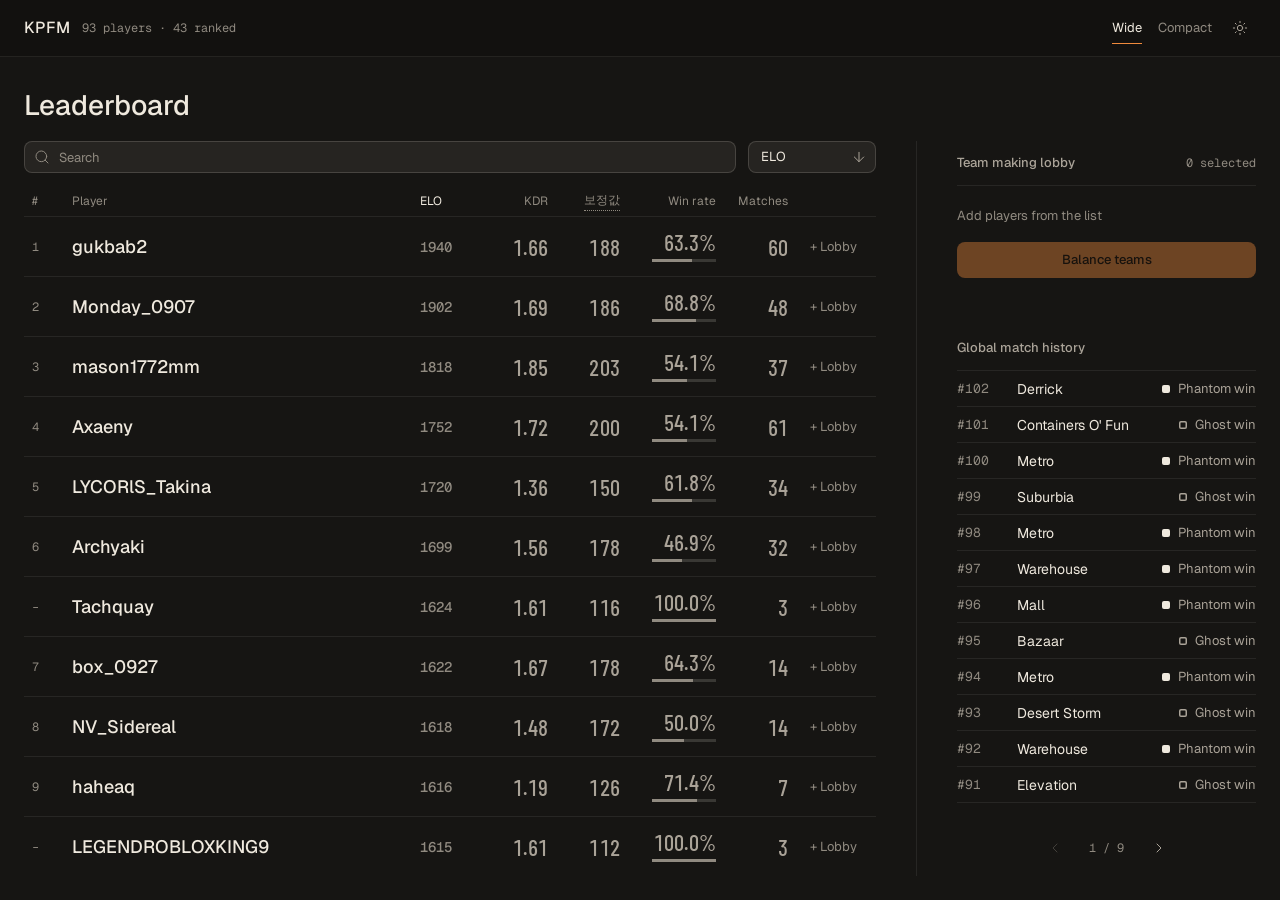
==== index.html @ 3bf8f40a "프로필 스탯 카드, 보정값 정수 표시와 헤더 툴팁, 정렬별 순위, ui 캐시 무효화, 선수 이름 변경 Ichinose_AsunaS2 -> KawanishiSeira  Co-Auth" ====
<!DOCTYPE html>
<html lang="ko" data-theme="dark">

<head>
    <meta charset="UTF-8" />
    <meta name="viewport" content="width=device-width, initial-scale=1.0" />
    <title>KPFM Leaderboard</title>

    <link rel="preconnect" href="https://fonts.googleapis.com">
    <link rel="preconnect" href="https://fonts.gstatic.com" crossorigin>
    <link href="https://fonts.googleapis.com/css2?family=Barlow+Condensed:wght@500;600&family=Geist:wght@400;500&family=Geist+Mono:wght@400;500&display=swap" rel="stylesheet">
    <link rel="stylesheet" href="ui.css?v=20261107">
    <script src="ui.js?v=20261107"></script>

    <style>
        /* 앱 셸: 화면을 꽉 채우고 목록만 안에서 스크롤 */
        html,
        body {
            height: 100%;
            overflow: hidden;
        }

        .shell {
            height: 100vh;
            display: flex;
            flex-direction: column;
        }

        .content {
            flex: 1;
            min-height: 0;
            width: 100%;
            max-width: 1440px;
            margin: 0 auto;
            padding: 24px;
            display: grid;
            grid-template-columns: minmax(0, 1fr) 340px;
            gap: 24px;
        }

        [data-layout="compact"] .content {
            max-width: 900px;
            padding: 16px 24px;
            gap: 16px;
        }

        .right-column {
            display: flex;
            flex-direction: column;
            gap: 16px;
            min-height: 0;
        }

        /* 모바일 탭 (800px 미만) */
        .tabs {
            display: none;
            padding: 12px 16px 0;
        }

        .tabs {
            border-bottom: 1px solid var(--hairline);
        }

        .tabs .seg {
            display: flex;
            gap: 24px;
        }

        .tabs .seg button {
            height: 40px;
        }

        /* 랭킹 패널 */
        .board {
            display: flex;
            flex-direction: column;
            min-height: 0;
            overflow: hidden;
        }

        .toolbar {
            display: flex;
            align-items: center;
            gap: 12px;
            padding: 12px 16px;
            border-bottom: 1px solid var(--hairline);
        }

        .search-bar {
            position: relative;
            flex: 1;
            min-width: 0;
        }

        .search-bar .icon {
            position: absolute;
            left: 10px;
            top: 8px;
            color: var(--text-3);
            pointer-events: none;
        }

        .search-bar input {
            width: 100%;
            height: 32px;
            padding: 0 12px 0 34px;
            background: var(--raised);
            border: 1px solid var(--hairline-strong);
            border-radius: 8px;
            color: var(--text);
            font: inherit;
            font-size: 13px;
            outline: none;
            transition: border-color 150ms var(--ease);
        }

        .search-bar input::placeholder {
            color: var(--text-3);
        }

        .search-bar input:focus {
            border-color: var(--accent-ink);
        }

        #autocompleteList,
        .custom-select-options {
            position: absolute;
            left: 0;
            top: calc(100% + 4px);
            width: 100%;
            display: none;
            flex-direction: column;
            max-height: 240px;
            overflow: auto;
            background: var(--surface);
            border: 1px solid var(--hairline-strong);
            border-radius: 8px;
            box-shadow: var(--shadow-pop);
            z-index: 50;
        }

        #autocompleteList div,
        .custom-option {
            padding: 0 12px;
            height: 32px;
            line-height: 32px;
            font-size: 13px;
            cursor: pointer;
            white-space: nowrap;
            transition: background-color 150ms var(--ease);
        }

        #autocompleteList div:hover,
        .custom-option:hover {
            background: var(--raised);
        }

        .custom-option.active {
            background: var(--raised);
            font-weight: 500;
        }

        .custom-select-wrapper {
            position: relative;
            display: flex;
            align-items: center;
            width: 128px;
            height: 32px;
            flex: none;
            background: var(--raised);
            border: 1px solid var(--hairline-strong);
            border-radius: 8px;
            transition: border-color 150ms var(--ease);
        }

        .custom-select-wrapper:hover {
            border-color: var(--text-3);
        }

        .custom-select-trigger {
            flex: 1;
            height: 100%;
            padding: 0 4px 0 12px;
            display: flex;
            align-items: center;
            font-size: 13px;
            text-align: left;
        }

        .sort-dir {
            display: grid;
            place-items: center;
            width: 32px;
            height: 100%;
            color: var(--text-2);
            transition: color 150ms var(--ease);
        }

        .sort-dir:hover {
            color: var(--accent-ink);
        }

        /* 목록: 한 줄 = 한 선수. 넓은 화면에서는 표, compact에서는 카드 */
        .list-head,
        .row {
            display: grid;
            grid-template-columns: 40px minmax(0, 1.6fr) 124px 108px 56px 68px 68px 68px 84px;
            column-gap: 12px;
            align-items: center;
            padding: 0 16px;
        }

        .list-head {
            height: 32px;
            font-size: 12px;
            color: var(--text-3);
            border-bottom: 1px solid var(--hairline);
        }

        .r {
            text-align: right;
        }

        .card-list {
            flex: 1;
            min-height: 0;
            overflow-y: auto;
        }

        .row {
            height: 44px;
            border-bottom: 1px solid var(--hairline);
            cursor: pointer;
            transition: background-color 150ms var(--ease);
        }

        .row:hover {
            background: var(--raised);
        }

        .row.in-lobby {
            box-shadow: inset 2px 0 0 var(--accent);
        }

        .row-head {
            display: contents;
        }

        .c-rank {
            font-family: var(--mono);
            font-size: 13px;
            color: var(--text-3);
        }

        .c-name {
            min-width: 0;
            overflow: hidden;
            text-overflow: ellipsis;
            white-space: nowrap;
            font-size: 14px;
            font-weight: 500;
        }

        .c-elo {
            display: flex;
            align-items: center;
            gap: 12px;
        }

        .c-elo .num {
            min-width: 36px;
            font-weight: 500;
        }

        .c-kdr,

        .c-adj,
        .c-wr,
        .c-matches {
            text-align: right;
        }

        .cell::before {
            display: none;
        }

        .lobby-toggle {
            justify-self: end;
            height: 28px;
            padding: 0 10px;
            border: 1px solid var(--hairline-strong);
            border-radius: 8px;
            font-size: 13px;
            color: var(--text-2);
            transition: color 150ms var(--ease), border-color 150ms var(--ease), background-color 150ms var(--ease);
        }

        .lobby-toggle:hover {
            color: var(--text);
            border-color: var(--text-3);
        }

        .row.in-lobby .lobby-toggle {
            color: var(--accent-ink);
            border-color: var(--accent);
        }

        /* 사이드: 로비, 경기 기록 */
        .lobby-body {
            padding: 16px;
            display: flex;
            flex-direction: column;
            gap: 12px;
        }

        .chips {
            display: flex;
            flex-wrap: wrap;
            gap: 8px;
            max-height: 112px;
            overflow-y: auto;
        }

        .chips:empty {
            min-height: 28px;
            align-items: center;
        }

        .chips:empty::before {
            content: "Add players from the list";
            font-size: 13px;
            color: var(--text-3);
        }

        .filter-chip {
            display: inline-flex;
            align-items: center;
            gap: 4px;
            height: 28px;
            padding: 0 4px 0 10px;
            background: var(--raised);
            border: 1px solid var(--hairline-strong);
            border-radius: 6px;
            font-size: 13px;
        }

        .filter-chip button {
            display: grid;
            place-items: center;
            width: 20px;
            height: 20px;
            border-radius: 4px;
            color: var(--text-3);
            transition: color 150ms var(--ease), background-color 150ms var(--ease);
        }

        .filter-chip button:hover {
            color: var(--text);
            background: var(--raised-hover);
        }

        .rounds-panel {
            flex: 1;
            min-height: 0;
            display: flex;
            flex-direction: column;
        }

        #globalRoundsList {
            flex: 1;
            min-height: 0;
            overflow-y: auto;
        }

        .round-row {
            display: grid;
            grid-template-columns: 48px minmax(0, 1fr) auto;
            column-gap: 12px;
            align-items: center;
            height: 36px;
            padding: 0 16px;
            border-bottom: 1px solid var(--hairline);
            cursor: pointer;
            transition: background-color 150ms var(--ease);
        }

        .round-row:hover {
            background: var(--raised);
        }

        .round-id {
            font-family: var(--mono);
            font-size: 13px;
            color: var(--text-3);
        }

        .round-map {
            overflow: hidden;
            text-overflow: ellipsis;
            white-space: nowrap;
            text-transform: capitalize;
        }

        .round-winner {
            font-size: 13px;
            color: var(--text-2);
        }

        /* 팀 배정 결과 */
        .squads {
            display: grid;
            grid-template-columns: 1fr 1fr;
            gap: 12px;
            padding: 12px 12px 0;
        }

        .squad {
            border: 1px solid var(--hairline);
            border-radius: 8px;
            padding: 12px;
            background: var(--raised);
        }

        .squad h3 {
            font-size: 13px;
            font-weight: 500;
            margin-bottom: 8px;
        }

        .squad-list {
            display: flex;
            flex-direction: column;
            gap: 4px;
            min-height: 40px;
        }

        .squad-list div {
            display: flex;
            justify-content: space-between;
            gap: 8px;
            font-size: 13px;
            line-height: 24px;
        }

        .squad-avg {
            display: flex;
            justify-content: space-between;
            margin-top: 8px;
            padding-top: 8px;
            border-top: 1px solid var(--hairline);
            font-size: 12px;
            color: var(--text-3);
        }

        .versus {
            display: grid;
            grid-template-columns: auto 1fr auto;
            align-items: center;
            gap: 12px;
            padding: 16px 12px 0;
        }

        .vbar {
            display: grid;
            grid-template-columns: 1fr 1fr;
            gap: 2px;
            height: 8px;
        }

        .vbar>div {
            display: flex;
        }

        .vbar .vl {
            justify-content: flex-end;
        }

        .vbar i {
            display: block;
            height: 100%;
        }

        .vbar .vl i {
            background: var(--text);
            border-radius: 2px 0 0 2px;
        }

        .vbar .vr i {
            box-shadow: inset 0 0 0 1.5px var(--text-2);
            border-radius: 0 2px 2px 0;
        }

        .diff {
            display: flex;
            align-items: baseline;
            justify-content: center;
            gap: 8px;
            padding: 12px 12px 16px;
            font-size: 13px;
            color: var(--text-3);
        }

        .diff .num {
            font-size: 20px;
            line-height: 24px;
            font-weight: 500;
            color: var(--accent-ink);
        }

        @media (max-width: 479px) {
            .wordmark span {
                display: none;
            }
        }

        #loading {
            position: fixed;
            inset: 0;
            display: flex;
            align-items: center;
            justify-content: center;
            font-size: 14px;
            color: var(--text-3);
            background: var(--bg);
            z-index: 999;
        }

        /* ---- Wide: 상자 없이 한 장의 페이지처럼 ---- */
        .page-title {
            display: none;
        }

        [data-layout="wide"] .page-title,
        [data-layout="compact"] .page-title {
            display: block;
            padding-top: 32px;
            padding-bottom: 0;
            flex: none;
        }

        [data-layout="wide"] .page-title h2,
        [data-layout="compact"] .page-title h2 {
            font-size: 28px;
            line-height: 32px;
            font-weight: 500;
        }

        [data-layout="wide"] .wordmark span,
        [data-layout="compact"] .wordmark span {
            display: none;
        }

        [data-layout="wide"] .content {
            padding-top: 20px;
            gap: 40px;
        }

        [data-layout="wide"] .panel {
            background: transparent;
            border: none;
            border-radius: 0;
        }

        [data-layout="wide"] .right-column {
            gap: 32px;
            padding-left: 40px;
            border-left: 1px solid var(--hairline);
        }

        [data-layout="wide"] .panel-head,
        [data-layout="wide"] .toolbar {
            padding-left: 0;
            padding-right: 0;
        }

        [data-layout="wide"] .toolbar {
            padding-top: 0;
            border-bottom: none;
        }

        [data-layout="wide"] .lobby-body {
            padding-left: 0;
            padding-right: 0;
        }

        [data-layout="wide"] .row,
        [data-layout="wide"] .list-head {
            padding-left: 8px;
            padding-right: 8px;
        }

        [data-layout="wide"] .round-row {
            padding-left: 0;
            padding-right: 0;
        }

        /* 이름과 ELO가 먼저 보이고 나머지 열은 한 단계 조용하게 */
        [data-layout="wide"] .row {
            height: 56px;
        }

        [data-layout="wide"] .c-name {
            font-size: 18px;
        }

        [data-layout="wide"] .c-elo .num {
            font-size: 16px;
            min-width: 44px;
        }

        [data-layout="wide"] .c-kdr,

        [data-layout="wide"] .c-adj,
        [data-layout="wide"] .c-wr,
        [data-layout="wide"] .c-matches {
            color: var(--text-2);
            font-size: 13px;
        }

        [data-layout="wide"] .c-rank {
            font-size: 12px;
        }

        [data-layout="wide"] .lobby-toggle {
            border-color: transparent;
            color: var(--text-3);
        }

        [data-layout="wide"] .row:hover .lobby-toggle {
            border-color: var(--hairline-strong);
        }


        /* ---- Compact: 예전의 카드형 보기 (1024px 미만에서는 항상 이 보기) ---- */
        [data-layout="compact"] .board {
            background: transparent;
            border: none;
            overflow: visible;
            gap: 8px;
        }

        [data-layout="compact"] .toolbar {
            background: transparent;
            border: none;
            border-bottom: 1px solid var(--hairline);
            border-radius: 0;
        }

        [data-layout="compact"] .list-head {
            display: none;
        }

        [data-layout="compact"] .card-list {
            display: flex;
            flex-direction: column;
            gap: 8px;
        }

        [data-layout="compact"] .row {
            height: auto;
            align-items: start;
            grid-template-columns: repeat(5, minmax(0, 1fr));
            gap: 12px 8px;
            padding: 16px 4px;
            background: transparent;
            border: none;
            border-bottom: 1px solid var(--hairline);
            border-radius: 0;
        }

        [data-layout="compact"] .row:hover {
            background: transparent;
        }

        [data-layout="compact"] .row.in-lobby {
            box-shadow: inset 2px 0 0 var(--accent);
        }

        [data-layout="compact"] .row-head {
            display: flex;
            align-items: center;
            align-self: center;
            min-height: 28px;
            gap: 8px;
            grid-column: 1 / span 4;
            min-width: 0;
        }

        [data-layout="compact"] .lobby-toggle {
            grid-column: 5;
            grid-row: 1;
        }

        [data-layout="compact"] .cell::before {
            content: attr(data-label);
            display: block;
            margin-bottom: 4px;
            font-size: 12px;
            line-height: 16px;
            color: var(--text-3);
        }

        [data-layout="compact"] .c-elo {
            display: block;
        }

        [data-layout="compact"] .c-elo .ruler {
            display: block;
            margin-top: 6px;
            width: 100%;
            max-width: 56px;
        }

        [data-layout="compact"] .c-kdr,

        [data-layout="compact"] .c-adj,
        [data-layout="compact"] .c-wr,
        [data-layout="compact"] .c-matches {
            text-align: left;
        }

        /* Compact: 정렬을 검색창 안쪽 오른쪽 끝에 겹쳐 두고, 목록과 같은 너비로 맞춘다 */
        [data-layout="compact"] .toolbar {
            position: relative;
            flex-wrap: nowrap;
            padding: 12px 0;
        }

        [data-layout="compact"] .search-bar input {
            padding-right: 112px;
        }

        [data-layout="compact"] .custom-select-wrapper {
            position: absolute;
            right: 4px;
            top: 16px;
            width: auto;
            height: 24px;
            background: transparent;
            border: none;
            border-left: 1px solid var(--hairline-strong);
            border-radius: 0;
        }

        [data-layout="compact"] .custom-select-trigger {
            flex: none;
            padding: 0 4px 0 10px;
            color: var(--text-2);
        }

        [data-layout="compact"] .sort-dir {
            width: 28px;
        }

        [data-layout="compact"] .custom-select-options {
            left: auto;
            right: 0;
            width: 200px;
        }

        /* Compact에서도 와이드와 같은 기조: 이름과 ELO가 먼저, 나머지는 조용하게 */
        [data-layout="compact"] .c-name {
            font-size: 18px;
        }

        [data-layout="compact"] .c-rank {
            font-size: 12px;
        }

        [data-layout="compact"] .c-elo .num {
            font-size: 16px;
        }

        [data-layout="compact"] .c-kdr,

        [data-layout="compact"] .c-adj,
        [data-layout="compact"] .c-wr,
        [data-layout="compact"] .c-matches {
            color: var(--text-2);
            font-size: 13px;
        }

        [data-layout="compact"] .lobby-toggle {
            border-color: transparent;
            color: var(--text-3);
        }

        [data-layout="compact"] .row:hover .lobby-toggle {
            border-color: var(--hairline-strong);
        }

        [data-layout="compact"] .cell::before {
            color: var(--text-3);
            opacity: 0.85;
        }

        /* 800px 미만: 한 열 + 탭 */
        @media (max-width: 799px) {
            .page-title,
            [data-layout="compact"] .page-title {
                display: none;
            }

            .tabs {
                display: block;
            }

            .content,
            [data-layout="compact"] .content {
                grid-template-columns: minmax(0, 1fr);
                padding: 12px 16px 16px;
            }

            .wrap {
                padding: 0 16px;
            }

            .content[data-tab="leaderboard"] .right-column,
            .content[data-tab="lobby"] .board,
            .content[data-tab="rounds"] .board,
            .content[data-tab="lobby"] #roundsPanel,
            .content[data-tab="rounds"] #lobbyPanel {
                display: none;
            }


        }

        /* 스탯이 주인공: KDR, 승률, 경기 수를 같은 크기의 숫자로 크게. ELO·순위·티어는 보조.
           지금 정렬 기준인 열만 밝게 */
        .c-kdr,
        .c-adj,
        .c-wr,
        .c-matches {
            font-family: var(--display);
            font-size: 24px;
            font-weight: 500;
            line-height: 1;
            letter-spacing: 0.01em;
            color: var(--text-2);
            font-variant-numeric: tabular-nums;
        }

        .c-wr {
            display: flex;
            flex-direction: column;
            align-items: flex-end;
            justify-content: center;
            gap: 6px;
        }

        .wr-bar {
            display: block;
            width: 100%;
            max-width: 64px;
            height: 3px;
            background: var(--hairline-strong);
        }

        .wr-bar::after {
            content: "";
            display: block;
            height: 100%;
            width: var(--w);
            background: var(--text-3);
        }

        .board[data-sort="kdr"] .c-kdr,
        .board[data-sort="adj"] .c-adj,
        .board[data-sort="winrate"] .c-wr,
        .board[data-sort="matches"] .c-matches {
            color: var(--text);
        }

        .board[data-sort="winrate"] .wr-bar::after {
            background: var(--accent);
        }

        .list-head [data-k] {
            transition: color 150ms var(--ease);
        }

        .board[data-sort="elo"] .list-head [data-k="elo"],
        .board[data-sort="kdr"] .list-head [data-k="kdr"],
        .board[data-sort="adj"] .list-head [data-k="adj"],
        .board[data-sort="winrate"] .list-head [data-k="winrate"],
        .board[data-sort="matches"] .list-head [data-k="matches"] {
            color: var(--text);
        }

        .c-elo .num,
        .c-elo {
            color: var(--text-3);
        }

        .c-elo .ruler {
            opacity: 0.55;
        }

        .board[data-sort="elo"] .c-elo {
            color: var(--text);
        }

        [data-layout="wide"] .row,
        [data-layout="wide"] .list-head {
            grid-template-columns: 40px minmax(0, 1.4fr) 104px 112px 76px 76px 100px 76px 84px;
        }

        [data-layout="wide"] .row {
            height: 60px;
        }

        [data-layout="wide"] .c-kdr,

        [data-layout="wide"] .c-adj,
        [data-layout="wide"] .c-wr,
        [data-layout="wide"] .c-matches {
            font-size: 26px;
            color: var(--text-2);
        }

        [data-layout="wide"] .board[data-sort="kdr"] .c-kdr,
        [data-layout="wide"] .board[data-sort="adj"] .c-adj,
        [data-layout="wide"] .board[data-sort="winrate"] .c-wr,
        [data-layout="wide"] .board[data-sort="matches"] .c-matches {
            color: var(--text);
        }

        [data-layout="wide"] .c-elo .num {
            font-size: 14px;
            min-width: 36px;
        }

        /* Wide인데 목록이 좁을 때(1024~1319px): 티어 열과 ELO 막대를 빼서 이름 칸을 지킨다 */
        @media (min-width: 1024px) and (max-width: 1319px) {

            [data-layout="wide"] .row,
            [data-layout="wide"] .list-head {
                grid-template-columns: 32px minmax(0, 1fr) 56px 64px 64px 88px 64px 72px;
                column-gap: 8px;
            }

            [data-layout="wide"] .c-tier,
            [data-layout="wide"] .list-head > span:nth-child(3),
            [data-layout="wide"] .c-elo .ruler {
                display: none;
            }

            [data-layout="wide"] .c-kdr,

            [data-layout="wide"] .c-adj,
            [data-layout="wide"] .c-wr,
            [data-layout="wide"] .c-matches {
                font-size: 22px;
            }
        }

        [data-layout="compact"] .c-kdr,

        [data-layout="compact"] .c-adj,
        [data-layout="compact"] .c-wr,
        [data-layout="compact"] .c-matches {
            font-size: 24px;
            color: var(--text-2);
        }

        [data-layout="compact"] .board[data-sort="kdr"] .c-kdr,
        [data-layout="compact"] .board[data-sort="adj"] .c-adj,
        [data-layout="compact"] .board[data-sort="winrate"] .c-wr,
        [data-layout="compact"] .board[data-sort="matches"] .c-matches {
            color: var(--text);
        }

        [data-layout="compact"] .c-wr {
            align-items: flex-start;
            justify-content: flex-start;
        }

        [data-layout="compact"] .c-wr {
            gap: 0;
        }

        [data-layout="compact"] .wr-bar {
            max-width: 48px;
            margin-top: 6px;
        }

        [data-layout="compact"] .c-elo .num {
            font-size: 14px;
        }
    </style>
</head>

<body>

    <div id="loading">데이터 불러오는 중...</div>

    <div class="shell" style="display:none;">

        <header class="topbar">
            <div class="wrap topbar-in">
                <h1 class="wordmark">KPFM <span>Leaderboard</span></h1>
                <span class="meta meta-stats"><span id="playerCount">0</span> players · <span id="rankedCount">0</span> ranked</span>
                <div class="spacer"></div>
                <div class="seg layout-toggle" role="group" aria-label="Layout">
                    <button type="button" data-layout-pref="wide" aria-pressed="true">Wide</button>
                    <button type="button" data-layout-pref="compact" aria-pressed="false">Compact</button>
                </div>
                <button class="icon-btn" id="themeToggleBtn" type="button"></button>
            </div>
        </header>

        <!-- 모바일 탭 (800px 미만에서만 보임) -->
        <div class="tabs">
            <div class="seg" role="tablist">
                <button type="button" id="tabLeaderboard" aria-pressed="true">Leaderboard</button>
                <button type="button" id="tabLobby" aria-pressed="false">Lobby</button>
                <button type="button" id="tabRounds" aria-pressed="false">Rounds</button>
            </div>
        </div>

        <div class="page-title wrap">
            <h2>Leaderboard</h2>
        </div>

        <div class="content main-content-layout" id="mainContent" data-tab="leaderboard">

            <section class="panel board left-column" id="leftColumn">
                <div class="toolbar">
                    <div class="search-bar">
                        <svg class="icon" width="16" height="16" viewBox="0 0 24 24" fill="none" stroke="currentColor" stroke-width="1.5" stroke-linecap="round" stroke-linejoin="round" aria-hidden="true"><circle cx="11" cy="11" r="8"/><path d="m21 21-4.3-4.3"/></svg>
                        <input type="text" id="searchBox" placeholder="Search" autocomplete="off" aria-label="Search player">
                        <div id="autocompleteList"></div>
                    </div>
                    <div class="custom-select-wrapper" id="customSortWrapper">
                        <button type="button" class="custom-select-trigger" id="customSortTrigger" aria-label="Sort by">
                            <span>ELO</span>
                        </button>
                        <button type="button" class="sort-dir" id="sortDirBtn" aria-label="Sort descending" title="High to low"></button>
                        <div class="custom-select-options" id="customSortOptions">
                            <div class="custom-option active" data-value="elo" data-short="ELO">ELO</div>
                            <div class="custom-option" data-value="kdr" data-short="KDR">KDR</div>
                            <div class="custom-option" data-value="adj" data-short="보정값">보정값</div>
                            <div class="custom-option" data-value="winrate" data-short="Win rate">Win rate</div>
                            <div class="custom-option" data-value="matches" data-short="Matches">Matches</div>
                        </div>
                    </div>
                </div>

                <div class="list-head">
                    <span>#</span>
                    <span>Player</span>
                    <span>Tier</span>
                    <span data-k="elo">ELO</span>
                    <span class="r" data-k="kdr">KDR</span>
                    <span class="r" data-k="adj"><button type="button" class="adj" data-adj="" aria-haspopup="true">보정값</button></span>
                    <span class="r" data-k="winrate">Win rate</span>
                    <span class="r" data-k="matches">Matches</span>
                    <span></span>
                </div>

                <main class="card-list" id="leaderboardListContainer"></main>
            </section>

            <div class="right-column" id="rightColumn">
                <section class="panel lobby-panel" id="lobbyPanel">
                    <div class="panel-head">
                        <span class="label">Team making lobby</span>
                        <span class="meta" id="lobbyCount">0 selected</span>
                    </div>
                    <div class="lobby-body">
                        <div class="chips" id="filterTags"></div>
                        <button id="teamBalanceButton" class="btn btn-primary" type="button" disabled>Balance teams</button>
                    </div>
                </section>

                <section class="panel rounds-panel" id="roundsPanel">
                    <div class="panel-head">
                        <span class="label">Global match history</span>
                    </div>
                    <div id="globalRoundsList"></div>
                    <div class="pager">
                        <button id="prevRoundPageBtn" class="icon-btn" type="button" aria-label="Previous page"><svg class="icon" width="16" height="16" viewBox="0 0 24 24" fill="none" stroke="currentColor" stroke-width="1.5" stroke-linecap="round" stroke-linejoin="round" aria-hidden="true"><path d="m15 18-6-6 6-6"/></svg></button>
                        <span class="meta" id="roundPageInfo">1 / 1</span>
                        <button id="nextRoundPageBtn" class="icon-btn" type="button" aria-label="Next page"><svg class="icon" width="16" height="16" viewBox="0 0 24 24" fill="none" stroke="currentColor" stroke-width="1.5" stroke-linecap="round" stroke-linejoin="round" aria-hidden="true"><path d="m9 18 6-6-6-6"/></svg></button>
                    </div>
                </section>
            </div>
        </div>
    </div>

    <!-- 팀 배정 결과 -->
    <div class="modal" id="lobbyModal">
        <div class="modal-content" style="max-width: 520px;">
            <div class="modal-header">
                <h2>Balanced squads</h2>
                <button class="icon-btn" id="closeLobbyModal" type="button" aria-label="Close" style="border-color: transparent; background: transparent;"></button>
            </div>
            <div class="modal-body" style="padding: 0;">
                <div class="squads">
                    <div class="squad">
                        <h3 class="team"><i class="team-mark team-1"></i>Phantom</h3>
                        <div class="squad-list" id="team1List"></div>
                        <div class="squad-avg"><span>Avg ELO</span><span class="num" id="team1Avg" style="color: var(--text);">0</span></div>
                    </div>
                    <div class="squad">
                        <h3 class="team"><i class="team-mark team-2"></i>Ghost</h3>
                        <div class="squad-list" id="team2List"></div>
                        <div class="squad-avg"><span>Avg ELO</span><span class="num" id="team2Avg" style="color: var(--text);">0</span></div>
                    </div>
                </div>
                <div class="versus">
                    <span class="num" id="versusLeft">0</span>
                    <div class="vbar"><div class="vl"><i id="barLeft" style="width: 0%"></i></div><div class="vr"><i id="barRight" style="width: 0%"></i></div></div>
                    <span class="num" id="versusRight">0</span>
                </div>
                <div class="diff"><span>Avg ELO difference</span><span class="num" id="eloDiff">0</span></div>
            </div>
        </div>
    </div>

    <!-- 라운드 상세 -->
    <div class="modal" id="matchModal">
        <div class="modal-content" style="max-width: 640px;">
            <div class="modal-header">
                <h2 id="modalRoundTitle">Match details</h2>
                <button class="icon-btn" id="closeMatchModal" type="button" aria-label="Close" style="border-color: transparent; background: transparent;"></button>
            </div>
            <div class="modal-body">
                <table id="matchDetails" class="tbl">
                    <thead>
                        <tr>
                            <th><span class="team"><i class="team-mark team-1"></i>Phantom</span></th>
                            <th class="r">K</th>
                            <th class="r">D</th>
                            <th>ELO</th>
                            <th><span class="team"><i class="team-mark team-2"></i>Ghost</span></th>
                            <th class="r">K</th>
                            <th class="r">D</th>
                            <th>ELO</th>
                        </tr>
                    </thead>
                    <tbody></tbody>
                </table>
            </div>
        </div>
    </div>

    <script src="maps.js"></script>
    <script>
        let leaderboardData = [];
        let selectedUsers = new Set();
        const timestamp = `?timestamp=${Date.now()}`;

        let allMatches = [];
        let allAftercalc = [];
        let currentSort = 'elo';
        let sortDesc = true;
        let activeTab = 'leaderboard'; // 'leaderboard', 'lobby', 'rounds' (800px 미만)

        let globalRoundsData = [];
        let currentRoundPage = 1;
        let roundsPerPage = 10;
        const ROUND_ROW_H = 36; // .round-row 높이와 같아야 한 페이지에 들어갈 개수를 맞게 계산한다

        window.addEventListener('DOMContentLoaded', () => {
            // 모달 닫기 버튼 아이콘
            ['closeLobbyModal', 'closeMatchModal'].forEach(id => {
                const el = document.getElementById(id);
                if (el) el.innerHTML = UI.icon('x');
            });

            // 모바일 탭
            ['Leaderboard', 'Lobby', 'Rounds'].forEach(t => {
                const btn = document.getElementById(`tab${t}`);
                if (!btn) return;
                btn.addEventListener('click', () => {
                    activeTab = t.toLowerCase();
                    document.getElementById('mainContent').setAttribute('data-tab', activeTab);
                    ['Leaderboard', 'Lobby', 'Rounds'].forEach(x => {
                        document.getElementById(`tab${x}`).setAttribute('aria-pressed', String(x === t));
                    });
                    recalcAndRender();
                });
            });

            // 정렬 방향: 화살표를 누를 때마다 뒤집는다
            const dirBtn = document.getElementById('sortDirBtn');
            const paintDir = () => {
                dirBtn.innerHTML = UI.icon(sortDesc ? 'arrowDown' : 'arrowUp');
                dirBtn.title = sortDesc ? 'High to low' : 'Low to high';
                dirBtn.setAttribute('aria-label', sortDesc ? 'Sort descending' : 'Sort ascending');
            };
            paintDir();
            dirBtn.addEventListener('click', (e) => {
                e.stopPropagation();
                sortDesc = !sortDesc;
                paintDir();
                refreshLeaderboard();
            });

            // 정렬 선택
            const customTrigger = document.getElementById('customSortTrigger');
            const customOptions = document.getElementById('customSortOptions');
            const optionsList = customOptions.querySelectorAll('.custom-option');

            customTrigger.addEventListener('click', (e) => {
                e.stopPropagation();
                const isOpen = customOptions.style.display === 'flex';
                customOptions.style.display = isOpen ? 'none' : 'flex';
                document.getElementById('customSortWrapper').classList.toggle('open', !isOpen);
            });

            optionsList.forEach(opt => {
                opt.addEventListener('click', (e) => {
                    e.stopPropagation();
                    customTrigger.querySelector('span').textContent = opt.getAttribute('data-short');
                    optionsList.forEach(o => o.classList.remove('active'));
                    opt.classList.add('active');
                    customOptions.style.display = 'none';
                    document.getElementById('customSortWrapper').classList.remove('open');
                    currentSort = opt.getAttribute('data-value');
                    sortDesc = true;
                    paintDir();
                    refreshLeaderboard();
                });
            });

            document.getElementById('closeMatchModal').addEventListener('click', () => {
                document.getElementById('matchModal').classList.remove('active');
            });

            window.addEventListener('click', e => {
                const modal = document.getElementById('matchModal');
                if (e.target === modal) modal.classList.remove('active');

                const wrapper = document.getElementById('customSortWrapper');
                if (wrapper && !wrapper.contains(e.target)) {
                    customOptions.style.display = 'none';
                    wrapper.classList.remove('open');
                }
            });

            // 라운드 기록 페이지 이동
            document.getElementById('prevRoundPageBtn').addEventListener('click', () => {
                if (currentRoundPage > 1) {
                    currentRoundPage--;
                    renderGlobalRoundsPage();
                }
            });
            document.getElementById('nextRoundPageBtn').addEventListener('click', () => {
                const totalPages = Math.ceil(globalRoundsData.length / roundsPerPage) || 1;
                if (currentRoundPage < totalPages) {
                    currentRoundPage++;
                    renderGlobalRoundsPage();
                }
            });

            window.addEventListener('resize', recalcAndRender);
            window.addEventListener('layoutchange', () => requestAnimationFrame(recalcAndRender));
        });

        async function loadAndProcessData() {
            const loading = document.getElementById('loading');
            const shell = document.querySelector('.shell');

            try {
                // 보정값 (insight.csv가 없어도 나머지는 정상 동작)
                const insightPromise = fetch(`insight.csv${timestamp}`).then(r => (r.ok ? r.text() : '')).catch(() => '');
                const [matchResponse, lboardResponse, aftercalcResponse] = await Promise.all([
                    fetch(`match.csv${timestamp}`),
                    fetch(`lboard.csv${timestamp}`),
                    fetch(`aftercalc.csv${timestamp}`)
                ]);

                const [matchText, lboardText, aftercalcText] = await Promise.all([
                    matchResponse.text(),
                    lboardResponse.text(),
                    aftercalcResponse.text()
                ]);

                const parse = (text) => {
                    const rows = text.trim().split('\n');
                    const headers = rows[0].split(',').map(h => h.trim());
                    return rows.slice(1).map(row => {
                        const values = row.split(',').map(v => v.trim());
                        return Object.fromEntries(headers.map((h, i) => [h, values[i]]));
                    });
                };

                allMatches = parse(matchText);
                const leaderboard = parse(lboardText);
                allAftercalc = parse(aftercalcText);

                processMatches(allMatches);
                const insights = UI.parseInsights(await insightPromise);
                leaderboardData.forEach(p => {
                    const ins = insights[p.nickname.toLowerCase()];
                    p.adj = ins ? parseFloat(ins.adj) : null;
                });
                updateLeaderboardWithEloAndTier(leaderboard);

            } catch (err) {
                console.error(err);
                loading.innerText = '데이터 로딩 실패';
                return;
            }
            loading.style.display = 'none';
            shell.style.display = 'flex';
            recalcAndRender();
        }

        document.addEventListener('DOMContentLoaded', loadAndProcessData);

        function processMatches(matches) {
            const playerStats = {};
            const roundsMap = {};

            matches.reverse().forEach((match) => {
                const nickname = match.Nickname;
                if (!nickname) return;

                if (!playerStats[nickname]) {
                    playerStats[nickname] = { nickname, matches: 0, kills: 0, deaths: 0, wins: 0, losses: 0 };
                }

                const p = playerStats[nickname];
                p.matches++;
                p.kills += parseInt(match.Kills, 10) || 0;
                p.deaths += parseInt(match.Deaths, 10) || 0;

                if (parseInt(match['Winning Team']) === parseInt(match.Team)) {
                    p.wins++;
                } else {
                    p.losses++;
                }

                const roundNum = parseInt(match.Round);
                if (roundNum && !roundsMap[roundNum]) {
                    roundsMap[roundNum] = {
                        round: roundNum,
                        map: match.Map || 'Unknown',
                        winningTeam: parseInt(match['Winning Team'])
                    };
                }
            });

            leaderboardData = Object.values(playerStats);
            globalRoundsData = Object.values(roundsMap);
            globalRoundsData.sort((a, b) => b.round - a.round);
            currentRoundPage = 1;
        }

        let searchQuery = '';

        function refreshLeaderboard() {
            let filteredData = leaderboardData;
            if (searchQuery) {
                filteredData = leaderboardData.filter(p => p.nickname.toLowerCase().includes(searchQuery));
            }
            renderLeaderboard(filteredData);
        }

        function updateLeaderboardWithEloAndTier(leaderboard) {
            leaderboard.forEach(rankEntry => {
                const player = leaderboardData.find(p => p.nickname.toLowerCase() === rankEntry.Nickname.toLowerCase());
                if (player) {
                    player.elo = parseInt(rankEntry.ELO) || 0;
                    player.tier = rankEntry.Tier || 'Unranked';
                }
            });

            leaderboardData.sort((a, b) => b.elo - a.elo);

            // 순위는 6경기 이상인 선수만 (5경기 이하는 배치중)
            let rankCounter = 1;
            leaderboardData.forEach(p => {
                p.rank = (p.matches > UI.PLACEMENT_GAMES && p.elo > 0) ? rankCounter++ : 'N/A';
            });

            renderLeaderboard(leaderboardData);

            document.getElementById('playerCount').innerText = leaderboardData.length;
            document.getElementById('rankedCount').innerText = leaderboardData.filter(p => p.rank !== 'N/A').length;
        }

        function renderLeaderboard(data) {
            const dir = sortDesc ? 1 : -1;
            data.sort((a, b) => {
                const aSelected = selectedUsers.has(a.nickname);
                const bSelected = selectedUsers.has(b.nickname);
                if (aSelected && !bSelected) return -1;
                if (!aSelected && bSelected) return 1;

                if (currentSort === 'kdr') {
                    return dir * ((b.kills / Math.max(1, b.deaths)) - (a.kills / Math.max(1, a.deaths)));
                } else if (currentSort === 'adj') {
                    const av = x => (x.adj == null ? -Infinity : x.adj);
                    return dir * (av(b) - av(a));
                } else if (currentSort === 'winrate') {
                    const wrA = a.matches > 0 ? (a.wins / a.matches) : 0;
                    const wrB = b.matches > 0 ? (b.wins / b.matches) : 0;
                    return dir * (wrB - wrA);
                } else if (currentSort === 'matches') {
                    return dir * ((b.matches || 0) - (a.matches || 0));
                }
                return dir * ((b.elo || 0) - (a.elo || 0));
            });

            // 순위(#)는 현재 정렬 기준의 값으로 매긴다: 값이 높은 쪽이 1위. 화살표 방향이나 검색, 로비 선택과는 무관하다.
            // ELO 정렬에서만 배치중(5경기 이하) 선수가 순위 없이 '–'. 다른 정렬은 모두 번호를 매긴다 (1 2 3 4 ...)
            const metric = (p) => currentSort === 'kdr' ? p.kills / Math.max(1, p.deaths)
                : currentSort === 'adj' ? (p.adj == null ? -Infinity : p.adj)
                : currentSort === 'winrate' ? (p.matches > 0 ? p.wins / p.matches : 0)
                : currentSort === 'matches' ? (p.matches || 0)
                : (p.elo || 0);
            const rankOf = new Map();
            leaderboardData
                .filter(p => (currentSort === 'elo' ? p.rank !== 'N/A' : !(currentSort === 'adj' && p.adj == null)))
                .sort((a, b) => metric(b) - metric(a))
                .forEach((p, i) => rankOf.set(p.nickname, i + 1));

            const container = document.getElementById('leaderboardListContainer');
            container.innerHTML = '';
            const board = container.closest('.board');
            if (board) board.dataset.sort = currentSort;

            data.forEach(player => {
                const kdr = (player.kills / Math.max(1, player.deaths)).toFixed(2);
                const winRate = player.matches > 0 ? ((player.wins / player.matches) * 100).toFixed(1) + '%' : '0%';
                const winPct = player.matches > 0 ? Math.round((player.wins / player.matches) * 100) : 0;
                const isInLobby = selectedUsers.has(player.nickname);

                const row =document.createElement('div');
                row.className = 'row' + (isInLobby ? ' in-lobby' : '');
                row.onclick = () => UI.goToPlayer(player.nickname);

                row.innerHTML = `
                    <div class="row-head">
                        <span class="c-rank">${rankOf.get(player.nickname) ?? '–'}</span>
                        <span class="c-name">${UI.esc(player.nickname)}</span>
                        <span class="c-tier">${UI.tierHTML(player.tier, player.matches)}</span>
                    </div>
                    <div class="cell c-elo" data-label="ELO">
                        <span class="num">${player.elo || 'N/A'}</span>${player.elo ? UI.rulerHTML(player.elo) : ''}
                    </div>
                    <div class="cell c-kdr num" data-label="KDR">${kdr}</div>
                    <div class="cell c-adj num" data-label="보정값">${player.adj == null ? '–' : UI.adjIndex(player.adj)}</div>
                    <div class="cell c-wr num" data-label="Win rate">${winRate}<i class="wr-bar" style="--w:${winPct}%"></i></div>
                    <div class="cell c-matches num" data-label="Matches">${player.matches}</div>
                `;

                const toggle = document.createElement('button');
                toggle.type = 'button';
                toggle.className = 'lobby-toggle';
                toggle.textContent = isInLobby ? 'Remove' : '+ Lobby';
                toggle.onclick = (e) => {
                    e.stopPropagation();
                    toggleLobbyPlayer(player.nickname);
                };
                row.appendChild(toggle);
                container.appendChild(row);
            });
        }

        // 검색 자동완성
        const searchBox = document.getElementById('searchBox');
        searchBox.addEventListener('input', function () {
            searchQuery = this.value.trim().toLowerCase();
            refreshLeaderboard();

            const autocomplete = document.getElementById('autocompleteList');
            autocomplete.innerHTML = '';

            if (searchQuery.length > 0) {
                const players = leaderboardData.filter(p => p.nickname.toLowerCase().includes(searchQuery));
                if (players.length > 0) {
                    players.forEach(player => {
                        const item = document.createElement('div');
                        item.textContent = player.nickname;
                        item.onclick = () => {
                            addFilterTag(player.nickname);
                            autocomplete.style.display = 'none';
                        };
                        autocomplete.appendChild(item);
                    });
                    autocomplete.style.display = 'flex';
                }
            } else {
                autocomplete.style.display = 'none';
            }
        });

        function addFilterTag(nickname) {
            if (selectedUsers.has(nickname)) return;
            selectedUsers.add(nickname);
            updateFilterTags();

            searchBox.value = '';
            searchQuery = '';
            refreshLeaderboard();
        }

        function toggleLobbyPlayer(nickname) {
            if (selectedUsers.has(nickname)) {
                selectedUsers.delete(nickname);
            } else {
                selectedUsers.add(nickname);
            }
            updateFilterTags();
            refreshLeaderboard();
        }

        function updateFilterTags() {
            const container = document.getElementById('filterTags');
            container.innerHTML = '';

            selectedUsers.forEach(nickname => {
                const chip = document.createElement('div');
                chip.className = 'filter-chip';
                chip.innerHTML = `<span>${UI.esc(nickname)}</span>`;
                const remove = document.createElement('button');
                remove.type = 'button';
                remove.setAttribute('aria-label', `Remove ${nickname}`);
                remove.innerHTML = UI.icon('x', 14);
                remove.onclick = () => toggleLobbyPlayer(nickname);
                chip.appendChild(remove);
                container.appendChild(chip);
            });

            document.getElementById('teamBalanceButton').disabled = selectedUsers.size < 2;
            document.getElementById('lobbyCount').innerText = `${selectedUsers.size} selected`;
        }

        // 팀 배정 (알고리즘은 그대로: ELO 내림차순으로 합이 작은 쪽에 한 명씩)
        function balanceTeams() {
            const players = Array.from(selectedUsers).map(nickname => {
                return leaderboardData.find(p => p.nickname === nickname) || { nickname, elo: 1000 };
            });

            players.sort((a, b) => (b.elo || 0) - (a.elo || 0));

            const team1 = [];
            const team2 = [];
            let sum1 = 0;
            let sum2 = 0;

            players.forEach(p => {
                const elo = p.elo || 1000;
                if (sum1 <= sum2) {
                    team1.push(p);
                    sum1 += elo;
                } else {
                    team2.push(p);
                    sum2 += elo;
                }
            });

            const fill = (containerId, team) => {
                const container = document.getElementById(containerId);
                container.innerHTML = '';
                team.forEach(p => {
                    const div = document.createElement('div');
                    div.innerHTML = `<span>${UI.esc(p.nickname)}</span><span class="num muted">${p.elo || 'N/A'}</span>`;
                    container.appendChild(div);
                });
            };
            fill('team1List', team1);
            fill('team2List', team2);

            const avg1 = team1.length > 0 ? Math.round(sum1 / team1.length) : 0;
            const avg2 = team2.length > 0 ? Math.round(sum2 / team2.length) : 0;
            document.getElementById('team1Avg').innerText = avg1;
            document.getElementById('team2Avg').innerText = avg2;
            // 인원이 다른 팀(예: 4명 대 3명)에서도 의미가 있도록 합계가 아니라 평균의 차이를 보여 준다
            document.getElementById('eloDiff').innerText = Math.abs(avg1 - avg2);

            // 좌우 대칭 막대: 평균 ELO를 같은 기준선에서 비교한다 (기준선 = 둘 중 낮은 값과 1500 중 작은 쪽에서 200점 아래)
            const base = Math.min(avg1, avg2, 1500) - 200;
            const top = Math.max(avg1, avg2) - base || 1;
            document.getElementById('versusLeft').innerText = avg1;
            document.getElementById('versusRight').innerText = avg2;
            document.getElementById('barLeft').style.width = `${((avg1 - base) / top) * 100}%`;
            document.getElementById('barRight').style.width = `${((avg2 - base) / top) * 100}%`;

            document.getElementById('lobbyModal').classList.add('active');
        }

        document.getElementById('closeLobbyModal').onclick = () => {
            document.getElementById('lobbyModal').classList.remove('active');
        };
        document.getElementById('lobbyModal').onclick = (e) => {
            if (e.target === document.getElementById('lobbyModal')) {
                document.getElementById('lobbyModal').classList.remove('active');
            }
        };
        document.getElementById('teamBalanceButton').onclick = balanceTeams;

        document.addEventListener('click', (e) => {
            const autocomplete = document.getElementById('autocompleteList');
            const searchWrapper = document.querySelector('.search-bar');
            if (searchWrapper && !searchWrapper.contains(e.target)) {
                autocomplete.style.display = 'none';
            }
        });

        function renderGlobalRoundsPage() {
            const container = document.getElementById('globalRoundsList');
            container.innerHTML = '';

            const totalItems = globalRoundsData.length;
            const totalPages = Math.ceil(totalItems / roundsPerPage) || 1;

            if (currentRoundPage > totalPages) currentRoundPage = totalPages;
            if (currentRoundPage < 1) currentRoundPage = 1;

            const startIndex = (currentRoundPage - 1) * roundsPerPage;
            const pageItems = globalRoundsData.slice(startIndex, Math.min(startIndex + roundsPerPage, totalItems));

            pageItems.forEach(r => {
                const team = r.winningTeam === 1 ? 1 : 2;
                const row = document.createElement('div');
                row.className = 'round-row';
                row.onclick = () => displayMatchDetails(r.round);
                row.innerHTML = `
                    <span class="round-id">#${r.round}</span>
                    <span class="round-map">${UI.esc(mapDisplayName(r.map))}</span>
                    <span class="round-winner team"><i class="team-mark team-${team}"></i>${team === 1 ? 'Phantom' : 'Ghost'} win</span>
                `;
                container.appendChild(row);
            });

            document.getElementById('roundPageInfo').textContent = `${currentRoundPage} / ${totalPages}`;
            document.getElementById('prevRoundPageBtn').disabled = (currentRoundPage === 1);
            document.getElementById('nextRoundPageBtn').disabled = (currentRoundPage === totalPages);
        }

        function displayMatchDetails(round) {
            document.getElementById('modalRoundTitle').textContent = `Round #${round}`;
            UI.renderMatchDetails(round, allMatches, allAftercalc, document.querySelector('#matchDetails tbody'));
            document.getElementById('matchModal').classList.add('active');
        }

        function calcRoundsPerPage() {
            const listEl = document.getElementById('globalRoundsList');
            if (!listEl) return;
            const availableH = listEl.clientHeight;
            if (availableH <= 0) return;
            const count = Math.max(1, Math.floor(availableH / ROUND_ROW_H));
            if (count !== roundsPerPage) roundsPerPage = count;
        }

        function recalcAndRender() {
            if (globalRoundsData.length === 0) return;
            calcRoundsPerPage();
            const totalPages = Math.ceil(globalRoundsData.length / roundsPerPage) || 1;
            if (currentRoundPage > totalPages) currentRoundPage = totalPages;
            renderGlobalRoundsPage();
        }
    </script>

</body>

</html>
---- ui.css ----
/* KPFM 공용 스타일: 색 토큰, 기본 요소, 컨트롤, 표, 모달.
   index.html과 user.html이 함께 쓴다. 색을 바꿀 때는 아래 토큰만 고친다.
   방향: 정확하고 건조한 스코어보드. 표면은 따뜻한 그라파이트(다크)와 종이색(라이트)의 중립 단계 하나,
   액센트는 주황 하나를 선택, 주요 행동, 핵심 수치에만 쓴다. */

:root {
    color-scheme: dark;

    --font: 'Geist', ui-sans-serif, system-ui, -apple-system, 'Segoe UI', 'Malgun Gothic', sans-serif;
    --mono: 'Geist Mono', ui-monospace, 'SF Mono', Menlo, Consolas, monospace;
    --display: 'Barlow Condensed', 'Geist', system-ui, sans-serif;
    --ease: cubic-bezier(0.22, 1, 0.36, 1);

    /* Dark: 따뜻한 그라파이트 */
    --bg: #161513;
    --deep: #12110f;
    --surface: #1c1a18;
    --raised: #262421;
    --raised-hover: #2e2b27;
    --text: #efe9de;
    --text-2: #aaa398;
    --text-3: #908a80;
    --hairline: rgba(239, 233, 222, 0.08);
    --hairline-strong: rgba(239, 233, 222, 0.16);

    --accent: #f08a3c;
    /* 채움, 선, 점 */
    --accent-ink: #f08a3c;
    /* 글자로 쓸 때 */
    --on-accent: #1a1006;
    /* 액센트 위의 글자 */
    --pos: #4cc38a;
    --neg: #f0686c;
    --scrim: rgba(10, 9, 8, 0.62);
    --shadow-pop: none;

    /* 티어 색은 작은 점에만 쓴다 */
    --t-copper: #c4785a;
    --t-bronze: #b08a4e;
    --t-silver: #a3a9b3;
    --t-gold: #e2b43c;
    --t-platinum: #5cb8b2;
    --t-diamond: #7f9ef2;
    --t-champion: #e5566e;
}

[data-theme="light"] {
    color-scheme: light;

    /* Light: 따뜻한 종이 */
    --bg: #f7f4ee;
    --deep: #f1ece3;
    --surface: #fdfbf7;
    --raised: #efe9df;
    --raised-hover: #e7e0d4;
    --text: #1f1b16;
    --text-2: #5e554a;
    --text-3: #6b6256;
    --hairline: rgba(31, 27, 22, 0.10);
    --hairline-strong: rgba(31, 27, 22, 0.18);

    --accent: #e8651a;
    --accent-ink: #a63f08;
    --on-accent: #1f1206;
    --pos: #15803d;
    --neg: #c81e1e;
    --scrim: rgba(31, 27, 22, 0.34);
    --shadow-pop: 0 8px 24px rgba(0, 0, 0, 0.08);

    --t-copper: #a3573a;
    --t-bronze: #8c6a2e;
    --t-silver: #7d848f;
    --t-gold: #b8860b;
    --t-platinum: #2f8f89;
    --t-diamond: #4f6fd6;
    --t-champion: #d1334f;
}

* {
    box-sizing: border-box;
    margin: 0;
    padding: 0;
    -webkit-tap-highlight-color: transparent;
}

html,
body {
    background: var(--bg);
    color: var(--text);
    font: 400 14px/20px var(--font);
    -webkit-font-smoothing: antialiased;
}

button {
    font: inherit;
    color: inherit;
    background: none;
    border: none;
    cursor: pointer;
}

a {
    color: inherit;
}

:focus-visible {
    outline: 2px solid var(--accent-ink);
    outline-offset: 2px;
}

* {
    scrollbar-width: thin;
    scrollbar-color: var(--hairline-strong) transparent;
}

.num {
    font-family: var(--mono);
    font-variant-numeric: tabular-nums;
    font-size: 13px;
}

.muted {
    color: var(--text-3);
}

.positive {
    color: var(--pos);
}

.negative {
    color: var(--neg);
}

.icon {
    flex: none;
}

/* 앱 폭: wide는 1440까지, compact는 900까지 (기존 카드형 보기) */
.wrap {
    width: 100%;
    max-width: 1440px;
    margin: 0 auto;
    padding: 0 24px;
}

[data-layout="compact"] .wrap {
    max-width: 900px;
}

/* 상단 바 */
.topbar {
    background: var(--deep);
    border-bottom: 1px solid var(--hairline);
}

.topbar-in {
    height: 56px;
    display: flex;
    align-items: center;
    gap: 12px;
}

.wordmark {
    font-size: 16px;
    line-height: 1;
    font-weight: 500;
}

.wordmark span {
    font-weight: 400;
    color: var(--text-3);
    margin-left: 4px;
}

.spacer {
    flex: 1;
}

.meta {
    font-family: var(--mono);
    font-size: 12px;
    line-height: 16px;
    color: var(--text-3);
}

/* 버튼 */
.btn,
.icon-btn {
    display: inline-flex;
    align-items: center;
    justify-content: center;
    gap: 8px;
    height: 32px;
    border: 1px solid var(--hairline-strong);
    border-radius: 8px;
    background: var(--raised);
    color: var(--text);
    font-size: 13px;
    font-weight: 500;
    transition: color 150ms var(--ease), background-color 150ms var(--ease), border-color 150ms var(--ease), opacity 150ms var(--ease), transform 150ms var(--ease);
}

.btn {
    padding: 0 12px;
}

.icon-btn {
    width: 32px;
    color: var(--text-2);
    background: transparent;
    border-color: transparent;
}

.btn:hover:not(:disabled),
.icon-btn:hover:not(:disabled) {
    background: var(--raised-hover);
    color: var(--text);
}

.btn:active:not(:disabled),
.icon-btn:active:not(:disabled) {
    transform: scale(0.98);
}

.btn:disabled {
    opacity: 0.4;
    cursor: not-allowed;
}

.btn-primary {
    height: 36px;
    background: var(--accent);
    border-color: transparent;
    color: var(--on-accent);
}

.btn-primary:hover:not(:disabled) {
    background: var(--accent);
    color: var(--on-accent);
    opacity: 0.92;
}

/* 탭과 보기 전환: 상자 없이 글자 + 밑줄 */
.seg {
    display: inline-flex;
    gap: 16px;
}

.seg button {
    height: 32px;
    padding: 0;
    font-size: 13px;
    color: var(--text-3);
    border-bottom: 1px solid transparent;
    transition: color 150ms var(--ease), border-color 150ms var(--ease);
}

.seg button:hover {
    color: var(--text);
}

.seg button[aria-pressed="true"] {
    color: var(--text);
    border-bottom-color: var(--accent);
}

@media (max-width: 1023px) {
    .layout-toggle {
        display: none;
    }
}

/* 패널 */
.panel {
    background: var(--surface);
    border: 1px solid var(--hairline);
    border-radius: 12px;
}

.panel-head {
    display: flex;
    align-items: center;
    justify-content: space-between;
    gap: 12px;
    padding: 12px 16px;
    border-bottom: 1px solid var(--hairline);
}

.label {
    font-size: 13px;
    font-weight: 500;
    color: var(--text-2);
}

/* 티어: 작은 점 + 글자. 티어 안의 위치는 눈금자로 보여 준다 */
.tier {
    display: inline-flex;
    align-items: center;
    gap: 8px;
    font-size: 13px;
    color: var(--text-2);
    white-space: nowrap;
}

.tier .dot {
    width: 8px;
    height: 8px;
    border-radius: 50%;
    background: var(--tier-color, var(--text-3));
}

.tier-copper {
    --tier-color: var(--t-copper);
}

.tier-bronze {
    --tier-color: var(--t-bronze);
}

.tier-silver {
    --tier-color: var(--t-silver);
}

.tier-gold {
    --tier-color: var(--t-gold);
}

.tier-platinum {
    --tier-color: var(--t-platinum);
}

.tier-diamond {
    --tier-color: var(--t-diamond);
}

.tier-champion {
    --tier-color: var(--t-champion);
}

.tier.placement {
    color: var(--text-3);
}

.tier.placement .dot {
    background: transparent;
    box-shadow: inset 0 0 0 1.5px var(--text-3);
}

/* 티어 눈금자: 현재 티어 구간(100점)에서 ELO가 어디쯤인지 */
.ruler {
    position: relative;
    display: inline-block;
    width: 56px;
    height: 8px;
    flex: none;
    border-bottom: 1px solid var(--hairline-strong);
}

.ruler::before,
.ruler::after {
    content: "";
    position: absolute;
    bottom: -1px;
    width: 1px;
    height: 5px;
    background: var(--hairline-strong);
}

.ruler::before {
    left: 0;
}

.ruler::after {
    right: 0;
}

.ruler i {
    position: absolute;
    bottom: -1px;
    left: var(--pos, 0%);
    width: 2px;
    height: 8px;
    margin-left: -1px;
    background: var(--text-2);
}

.ruler-lg {
    width: 100%;
}

/* 팀 표시: Phantom은 채운 네모, Ghost는 빈 네모 */
.team-mark {
    display: inline-block;
    width: 8px;
    height: 8px;
    border-radius: 2px;
    flex: none;
}

.team-1 {
    background: var(--text);
}

.team-2 {
    box-shadow: inset 0 0 0 1.5px var(--text-2);
}

.team {
    display: inline-flex;
    align-items: center;
    gap: 8px;
}

/* 표 */
.tbl {
    width: 100%;
    border-collapse: collapse;
}

.tbl th {
    text-align: left;
    padding: 0 12px;
    height: 32px;
    font-size: 12px;
    font-weight: 400;
    color: var(--text-3);
    border-bottom: 1px solid var(--hairline);
    white-space: nowrap;
}

.tbl td {
    padding: 0 12px;
    height: 36px;
    font-size: 13px;
    border-bottom: 1px solid var(--hairline);
    white-space: nowrap;
}

.tbl tbody tr:last-child td {
    border-bottom: none;
}

.tbl .r {
    text-align: right;
}

.tbl tbody tr {
    transition: background-color 150ms var(--ease);
}

.tbl.rows-click tbody tr {
    cursor: pointer;
}

.tbl tbody tr:hover {
    background: var(--raised);
}

/* 페이지 이동 */
.pager {
    display: flex;
    align-items: center;
    justify-content: center;
    gap: 12px;
    padding: 12px;
}

.pager .meta {
    min-width: 48px;
    text-align: center;
}

.pager .icon-btn:disabled {
    opacity: 0.3;
    cursor: not-allowed;
}

/* 모달 */
.modal {
    position: fixed;
    inset: 0;
    z-index: 100;
    display: none;
    align-items: center;
    justify-content: center;
    padding: 16px;
    background: var(--scrim);
}

.modal.active {
    display: flex;
}

.modal-content {
    width: 100%;
    max-width: 440px;
    max-height: calc(100vh - 32px);
    display: flex;
    flex-direction: column;
    overflow: hidden;
    background: var(--surface);
    border: 1px solid var(--hairline-strong);
    border-radius: 16px;
    box-shadow: var(--shadow-pop);
}

.modal.active .modal-content {
    animation: rise 200ms var(--ease);
}

@keyframes rise {
    from {
        opacity: 0;
        transform: translateY(8px);
    }

    to {
        opacity: 1;
        transform: none;
    }
}

.modal-header {
    display: flex;
    align-items: center;
    justify-content: space-between;
    padding: 12px 12px 12px 20px;
    border-bottom: 1px solid var(--hairline);
}

.modal-header h2 {
    font-size: 16px;
    line-height: 24px;
    font-weight: 500;
}

.modal-body {
    overflow: auto;
    padding: 8px 12px 16px;
}

/* 경기 상세 표 (두 페이지 공용) */
#matchDetails {
    min-width: 480px;
    table-layout: fixed;
}

#matchDetails th,
#matchDetails td {
    padding: 0 8px;
    overflow: hidden;
    text-overflow: ellipsis;
}

#matchDetails th:nth-child(4),
#matchDetails td:nth-child(4),
#matchDetails th:nth-child(8),
#matchDetails td:nth-child(8) {
    width: 18%;
}

#matchDetails th:nth-child(2),
#matchDetails th:nth-child(3),
#matchDetails th:nth-child(6),
#matchDetails th:nth-child(7),
#matchDetails td:nth-child(2),
#matchDetails td:nth-child(3),
#matchDetails td:nth-child(6),
#matchDetails td:nth-child(7) {
    width: 7%;
    text-align: right;
}

#matchDetails th:nth-child(5),
#matchDetails td:nth-child(5) {
    border-left: 1px solid var(--hairline);
    padding-left: 16px;
}

#matchDetails .name {
    cursor: pointer;
}

#matchDetails .name:hover {
    text-decoration: underline;
}

#matchDetails .mvp {
    color: var(--accent-ink);
    font-weight: 500;
}

/* 좁은 화면에서 쌓은 보기 (ui.js가 .stacked를 붙인다) */
#matchDetails.stacked {
    min-width: 0;
}

#matchDetails.stacked thead {
    display: none;
}

#matchDetails.stacked td:nth-child(n) {
    border-left: none;
    padding-left: 8px;
}

#matchDetails.stacked td:nth-child(1) {
    width: 46%;
}

#matchDetails.stacked td:nth-child(2),
#matchDetails.stacked td:nth-child(3) {
    width: 12%;
    text-align: right;
}

#matchDetails.stacked td:nth-child(4) {
    width: 30%;
    text-align: right;
}

#matchDetails.stacked .team-row td {
    height: 32px;
    font-size: 12px;
    color: var(--text-3);
}

#matchDetails.stacked .team-row:not(:first-child) td {
    padding-top: 12px;
}

@media (prefers-reduced-motion: reduce) {

    *,
    *::before,
    *::after {
        animation-duration: 1ms !important;
        transition-duration: 1ms !important;
    }
}

/* 모바일: 카드 상자를 걷어내고 구분선으로만 나눈다 */
@media (max-width: 599px) {
    .panel {
        background: transparent;
        border-color: transparent;
        border-radius: 0;
        border-top-color: var(--hairline);
    }
}

/* 보정값: 점선 밑줄, 누르면 설명 */
.adj {
    padding: 0;
    color: inherit;
    font: inherit;
    border-bottom: 1px dotted var(--text-3);
    cursor: help;
    transition: color 150ms var(--ease), border-color 150ms var(--ease);
}

.adj:hover {
    color: var(--text);
    border-bottom-color: var(--text-2);
}

.pop {
    position: fixed;
    z-index: 300;
    width: min(320px, calc(100vw - 16px));
    padding: 12px 16px;
    background: var(--raised);
    border: 1px solid var(--hairline-strong);
    border-radius: 8px;
    box-shadow: var(--shadow-pop);
    font-size: 13px;
    line-height: 20px;
    color: var(--text-2);
}

.pop strong {
    display: block;
    margin-bottom: 4px;
    font-weight: 500;
    color: var(--text);
}

.pop p + p {
    margin-top: 8px;
}
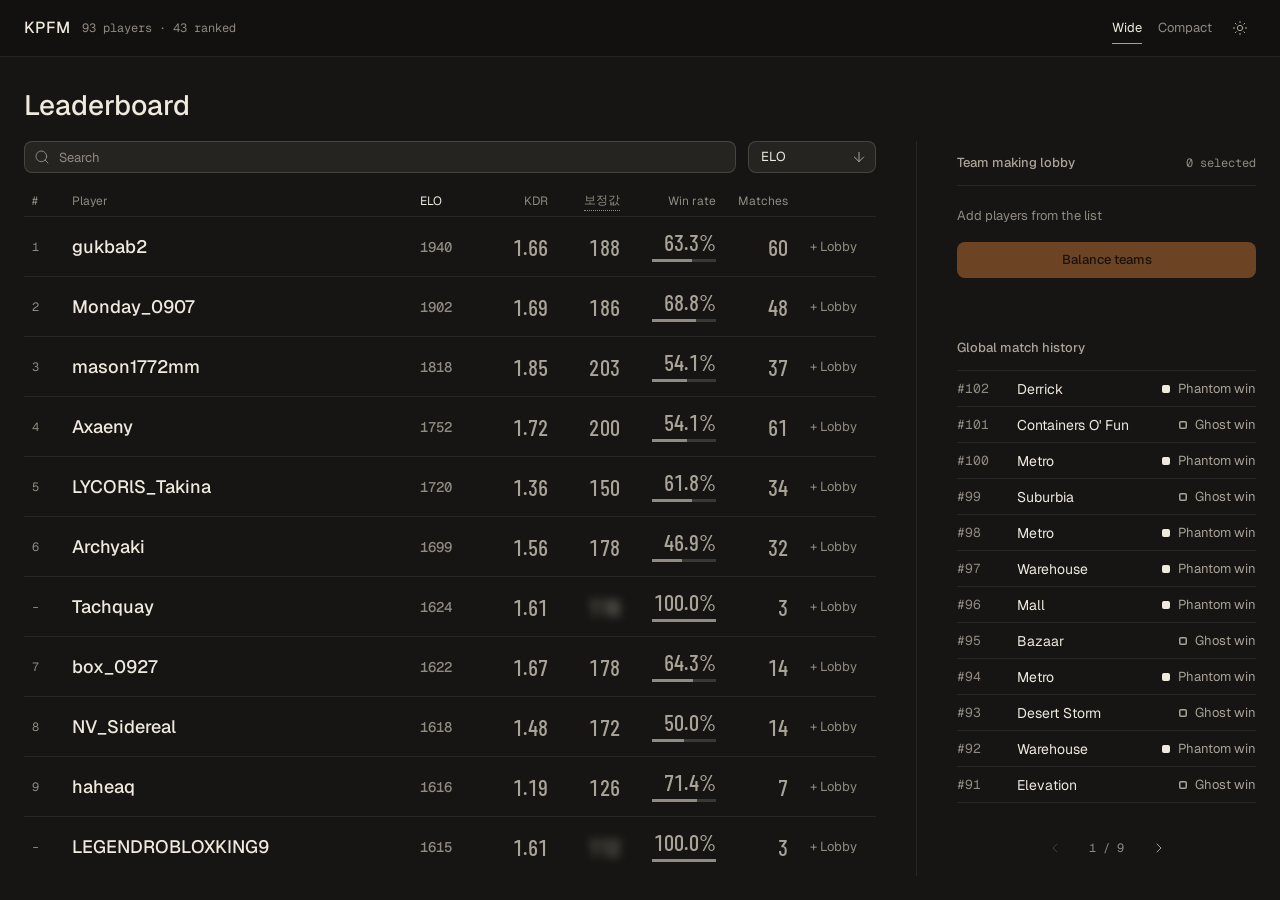
==== commit 6cfeb317: "배치 선수의 보정값을 블러로 가림 (올리면 선명) Co-Authored-By: Claude Sonnet 5.5 <noreply@anthropic.com>" ====
--- a/index.html
+++ b/index.html
@@ -895,6 +895,20 @@
 
         .c-elo .ruler {
             opacity: 0.55;
+        }
+
+        /* 배치 선수(5경기 이하)의 보정값은 경기가 적어 믿기 어려우므로 흐리게 가린다. 올려 두면 보인다 */
+        .board .c-adj.is-placement {
+            filter: blur(5px);
+            opacity: 0.8;
+            user-select: none;
+            transition: filter 150ms var(--ease);
+        }
+
+        @media (hover: hover) {
+            .board .row:hover .c-adj.is-placement {
+                filter: none;
+            }
         }
 
         .board[data-sort="elo"] .c-elo {
@@ -1445,7 +1459,7 @@
                         <span class="num">${player.elo || 'N/A'}</span>${player.elo ? UI.rulerHTML(player.elo) : ''}
                     </div>
                     <div class="cell c-kdr num" data-label="KDR">${kdr}</div>
-                    <div class="cell c-adj num" data-label="보정값">${player.adj == null ? '–' : UI.adjIndex(player.adj)}</div>
+                    <div class="cell c-adj num${player.matches <= UI.PLACEMENT_GAMES ? ' is-placement' : ''}" data-label="보정값"${player.matches <= UI.PLACEMENT_GAMES ? ' title="배치 중이라 참고용입니다"' : ''}>${player.adj == null ? '–' : UI.adjIndex(player.adj)}</div>
                     <div class="cell c-wr num" data-label="Win rate">${winRate}<i class="wr-bar" style="--w:${winPct}%"></i></div>
                     <div class="cell c-matches num" data-label="Matches">${player.matches}</div>
                 `;
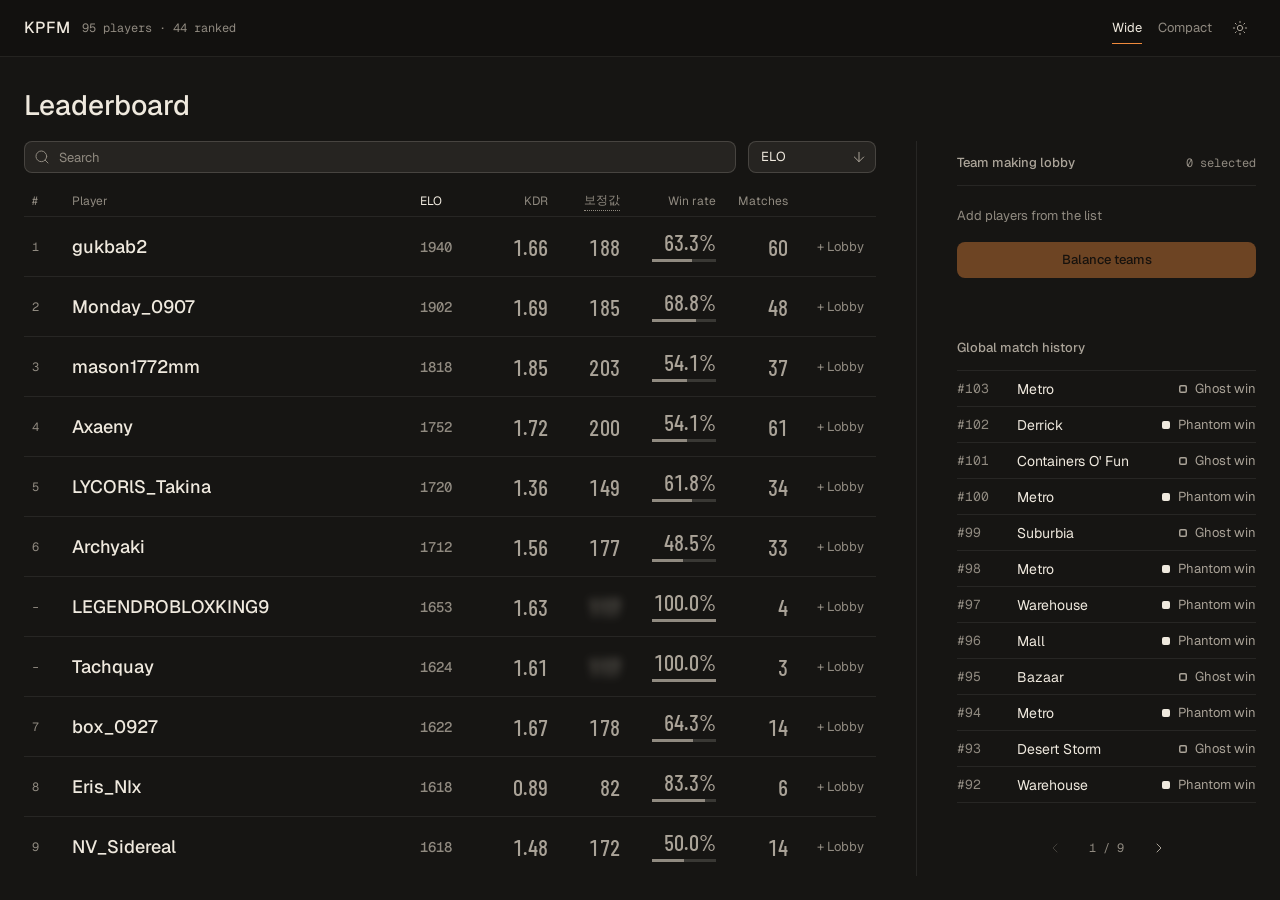
==== commit 5150ef22: "103라운드 추가(PF_ShotgunForces), Lobby 버튼·호버 정리, 팀원 표·맵 막대, 블러 탭 해제 Co-Authored-By: Claude Sonnet 5.5 <n" ====
--- a/index.html
+++ b/index.html
@@ -909,6 +909,37 @@
             .board .row:hover .c-adj.is-placement {
                 filter: none;
             }
+        }
+
+        /* 터치 화면: 누르면 풀린다 */
+        .board .c-adj.is-placement.revealed {
+            filter: none;
+        }
+
+        /* Lobby 버튼: 테두리 없이 글자만. 호버하면 글자가 밝아진다. 줄바꿈 없음 */
+        [data-layout] .lobby-toggle {
+            border: 0;
+            padding: 0 4px;
+            white-space: nowrap;
+            background: transparent;
+            color: var(--text-3);
+        }
+
+        [data-layout] .row:hover .lobby-toggle,
+        [data-layout] .lobby-toggle:hover {
+            color: var(--text);
+        }
+
+        [data-layout] .row.in-lobby .lobby-toggle {
+            color: var(--accent-ink);
+        }
+
+        /* 행에 올리면 스탯 숫자도 한 단계 밝아진다 (정렬 기준 열은 이미 가장 밝다) */
+        [data-layout] .row:hover .c-kdr,
+        [data-layout] .row:hover .c-adj,
+        [data-layout] .row:hover .c-wr,
+        [data-layout] .row:hover .c-matches {
+            color: var(--text);
         }
 
         .board[data-sort="elo"] .c-elo {
@@ -1464,6 +1495,16 @@
                     <div class="cell c-matches num" data-label="Matches">${player.matches}</div>
                 `;
 
+                const adjCell = row.querySelector('.c-adj.is-placement');
+                if (adjCell) {
+                    adjCell.addEventListener('click', (e) => {
+                        if (window.matchMedia('(hover: none)').matches) {
+                            e.stopPropagation();
+                            adjCell.classList.toggle('revealed');
+                        }
+                    });
+                }
+
                 const toggle = document.createElement('button');
                 toggle.type = 'button';
                 toggle.className = 'lobby-toggle';
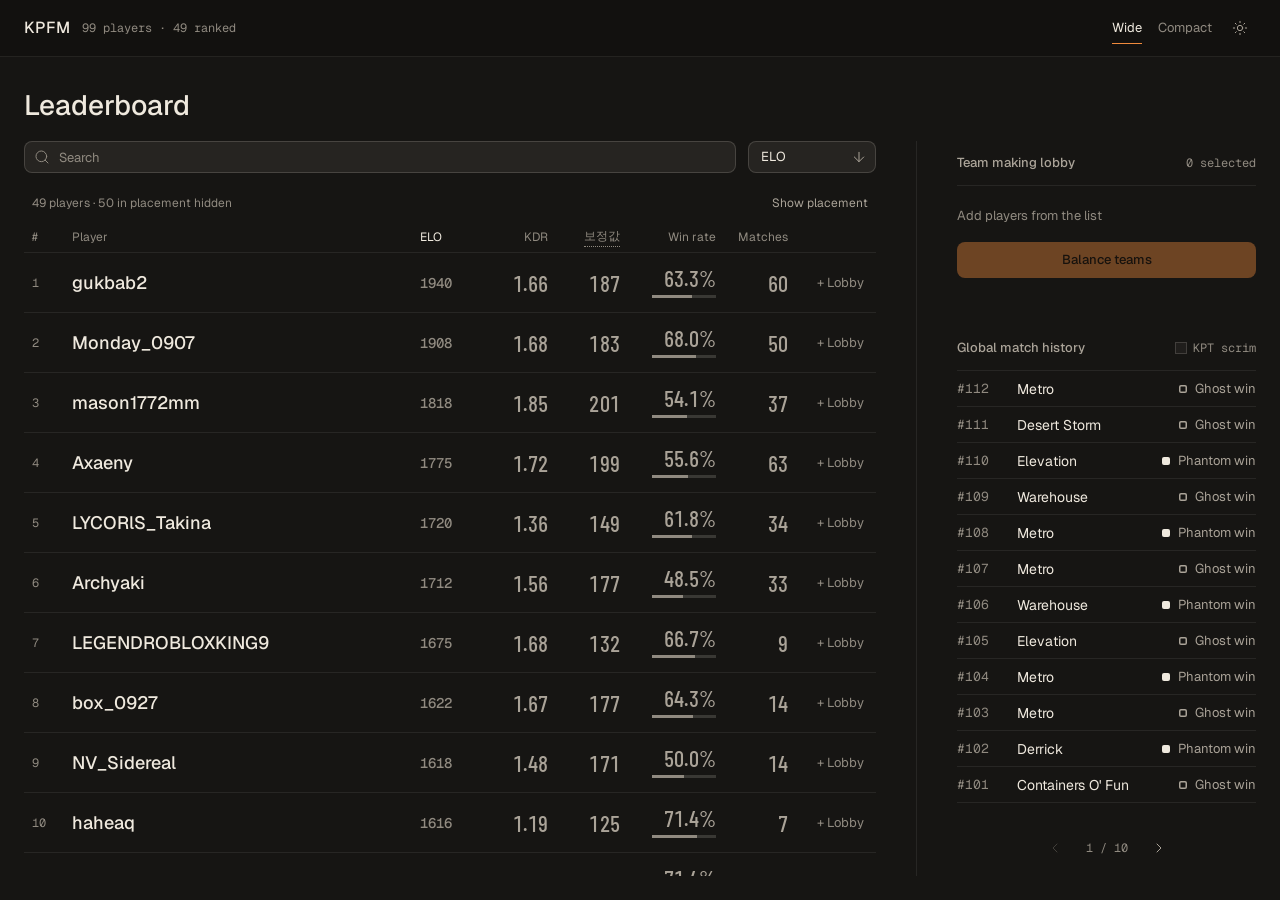
==== commit 28f91a29: "108~112라운드 추가, Tachquay→T_Kellan, 배치 제외 토글, KPT 스크림 행 표시 Co-Authored-By: Claude Sonnet 5.5 <noreply@" ====
--- a/index.html
+++ b/index.html
@@ -9,8 +9,8 @@
     <link rel="preconnect" href="https://fonts.googleapis.com">
     <link rel="preconnect" href="https://fonts.gstatic.com" crossorigin>
     <link href="https://fonts.googleapis.com/css2?family=Barlow+Condensed:wght@500;600&family=Geist:wght@400;500&family=Geist+Mono:wght@400;500&display=swap" rel="stylesheet">
-    <link rel="stylesheet" href="ui.css?v=20261107">
-    <script src="ui.js?v=20261107"></script>
+    <link rel="stylesheet" href="ui.css?v=20261121">
+    <script src="ui.js?v=20261121"></script>
 
     <style>
         /* 앱 셸: 화면을 꽉 채우고 목록만 안에서 스크롤 */
@@ -384,6 +384,10 @@
             transition: background-color 150ms var(--ease);
         }
 
+        .round-row.kpt {
+            background: var(--kpt-row);
+        }
+
         .round-row:hover {
             background: var(--raised);
         }
@@ -874,6 +878,36 @@
 
         .board[data-sort="winrate"] .wr-bar::after {
             background: var(--accent);
+        }
+
+        .filter-row {
+            display: flex;
+            align-items: center;
+            justify-content: space-between;
+            gap: 12px;
+            padding: 8px 16px;
+            font-size: 12px;
+            color: var(--text-3);
+        }
+
+        .filter-row button {
+            font-size: 12px;
+            color: var(--text-2);
+            transition: color 150ms var(--ease);
+        }
+
+        .filter-row button:hover {
+            color: var(--text);
+        }
+
+        [data-layout="wide"] .filter-row {
+            padding-left: 8px;
+            padding-right: 8px;
+        }
+
+        [data-layout="compact"] .filter-row {
+            padding-left: 4px;
+            padding-right: 4px;
         }
 
         .list-head [data-k] {
@@ -1092,6 +1126,11 @@
                     </div>
                 </div>
 
+                <div class="filter-row">
+                    <span id="filterInfo"></span>
+                    <button type="button" id="placementToggle"></button>
+                </div>
+
                 <div class="list-head">
                     <span>#</span>
                     <span>Player</span>
@@ -1122,6 +1161,7 @@
                 <section class="panel rounds-panel" id="roundsPanel">
                     <div class="panel-head">
                         <span class="label">Global match history</span>
+                        <span class="meta kpt-legend" title="Rounds 1-92 are KPT scrim data"><i class="kpt-swatch"></i>KPT scrim</span>
                     </div>
                     <div id="globalRoundsList"></div>
                     <div class="pager">
@@ -1200,6 +1240,9 @@
         let allMatches = [];
         let allAftercalc = [];
         let currentSort = 'elo';
+        // 배치 제외 (기본 켜짐). 검색 중이거나 로비에 넣은 선수는 항상 보인다
+        let hidePlacement = true;
+        try { hidePlacement = localStorage.getItem('hidePlacement') !== '0'; } catch (e) { /* 저장소가 막혀도 동작 */ }
         let sortDesc = true;
         let activeTab = 'leaderboard'; // 'leaderboard', 'lobby', 'rounds' (800px 미만)
 
@@ -1461,7 +1504,8 @@
                 : (p.elo || 0);
             const rankOf = new Map();
             leaderboardData
-                .filter(p => (currentSort === 'elo' ? p.rank !== 'N/A' : !(currentSort === 'adj' && p.adj == null)))
+                .filter(p => (currentSort === 'elo' ? p.rank !== 'N/A'
+                    : !(hidePlacement && p.matches <= UI.PLACEMENT_GAMES) && !(currentSort === 'adj' && p.adj == null)))
                 .sort((a, b) => metric(b) - metric(a))
                 .forEach((p, i) => rankOf.set(p.nickname, i + 1));
 
@@ -1470,7 +1514,21 @@
             const board = container.closest('.board');
             if (board) board.dataset.sort = currentSort;
 
-            data.forEach(player => {
+            const placing = (p) => p.matches <= UI.PLACEMENT_GAMES;
+            const visible = data.filter(p => !hidePlacement || searchQuery || !placing(p) || selectedUsers.has(p.nickname));
+            const hiddenCount = data.length - visible.length;
+            document.getElementById('filterInfo').textContent = hiddenCount > 0
+                ? `${visible.length} players · ${hiddenCount} in placement hidden`
+                : `${visible.length} players`;
+            const toggleBtn = document.getElementById('placementToggle');
+            toggleBtn.textContent = hidePlacement ? 'Show placement' : 'Hide placement';
+            toggleBtn.onclick = () => {
+                hidePlacement = !hidePlacement;
+                try { localStorage.setItem('hidePlacement', hidePlacement ? '1' : '0'); } catch (e) { /* 무시 */ }
+                refreshLeaderboard();
+            };
+
+            visible.forEach(player => {
                 const kdr = (player.kills / Math.max(1, player.deaths)).toFixed(2);
                 const winRate = player.matches > 0 ? ((player.wins / player.matches) * 100).toFixed(1) + '%' : '0%';
                 const winPct = player.matches > 0 ? Math.round((player.wins / player.matches) * 100) : 0;
@@ -1675,7 +1733,8 @@
             pageItems.forEach(r => {
                 const team = r.winningTeam === 1 ? 1 : 2;
                 const row = document.createElement('div');
-                row.className = 'round-row';
+                row.className = 'round-row' + (UI.isKPT(r.round) ? ' kpt' : '');
+                if (UI.isKPT(r.round)) row.title = 'KPT scrim';
                 row.onclick = () => displayMatchDetails(r.round);
                 row.innerHTML = `
                     <span class="round-id">#${r.round}</span>
@@ -1691,7 +1750,7 @@
         }
 
         function displayMatchDetails(round) {
-            document.getElementById('modalRoundTitle').textContent = `Round #${round}`;
+            document.getElementById('modalRoundTitle').textContent = `Round #${round}${UI.isKPT(round) ? ' · KPT scrim' : ''}`;
             UI.renderMatchDetails(round, allMatches, allAftercalc, document.querySelector('#matchDetails tbody'));
             document.getElementById('matchModal').classList.add('active');
         }
--- a/ui.css
+++ b/ui.css
@@ -22,6 +22,7 @@
     --text-3: #908a80;
     --hairline: rgba(239, 233, 222, 0.08);
     --hairline-strong: rgba(239, 233, 222, 0.16);
+    --kpt-row: rgba(239, 233, 222, 0.045); /* KPT 스크림 기록 행의 배경 */
 
     --accent: #f08a3c;
     /* 채움, 선, 점 */
@@ -58,6 +59,7 @@
     --text-3: #6b6256;
     --hairline: rgba(31, 27, 22, 0.10);
     --hairline-strong: rgba(31, 27, 22, 0.18);
+    --kpt-row: rgba(31, 27, 22, 0.05);
 
     --accent: #e8651a;
     --accent-ink: #a63f08;
@@ -450,6 +452,24 @@
 
 .tbl.rows-click tbody tr {
     cursor: pointer;
+}
+
+.tbl tbody tr.kpt {
+    background: var(--kpt-row);
+}
+
+/* 범례: 작은 칸 + 글자 */
+.kpt-legend {
+    display: inline-flex;
+    align-items: center;
+    gap: 6px;
+}
+
+.kpt-swatch {
+    width: 12px;
+    height: 12px;
+    border: 1px solid var(--hairline-strong);
+    background: var(--kpt-row);
 }
 
 .tbl tbody tr:hover {
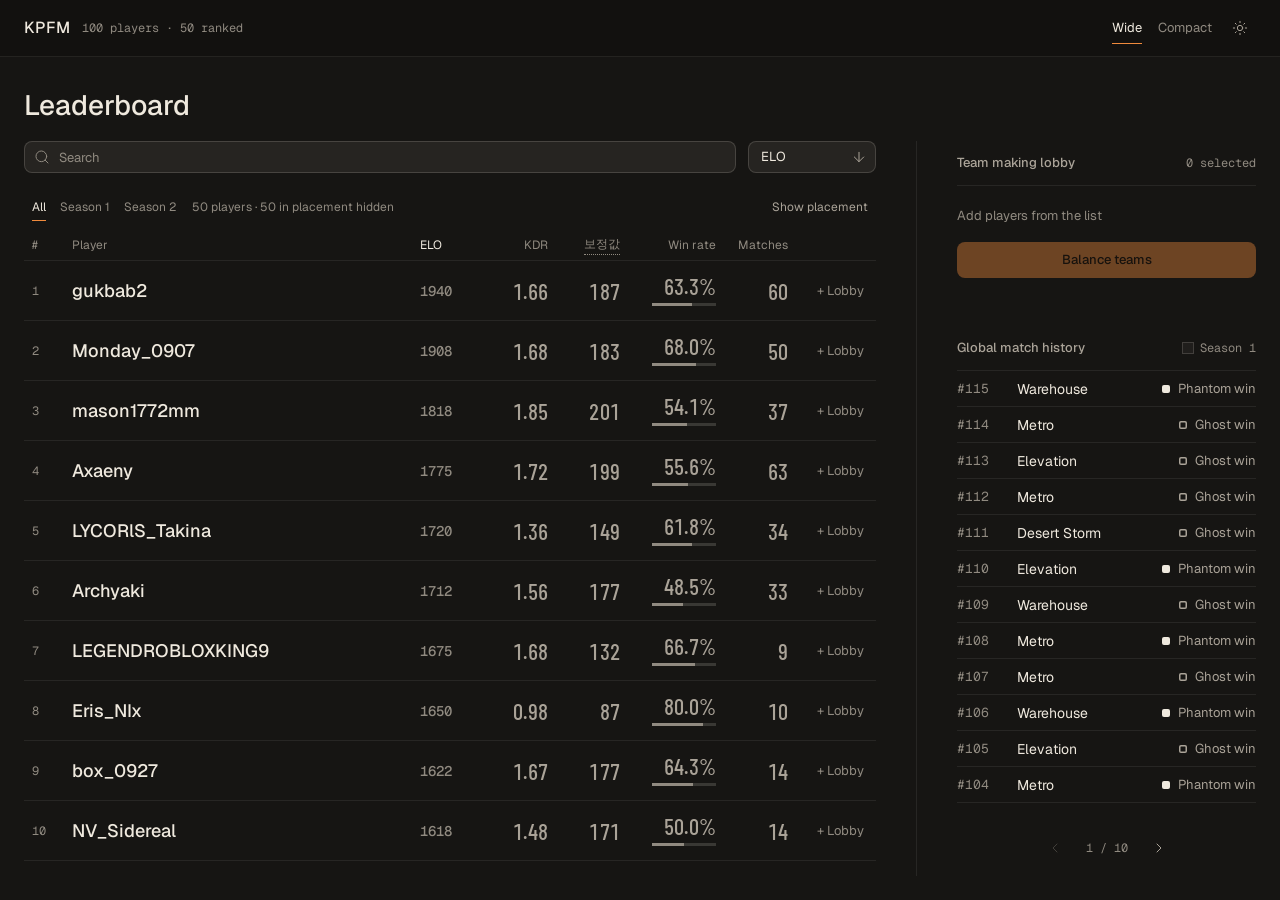
==== commit 9a18df4b: "feat: 시즌 탭(All/Season 1/Season 2), 라운드 113-115 추가 Co-Authored-By: Claude Sonnet 5.5 <noreply@anthrop" ====
--- a/index.html
+++ b/index.html
@@ -9,8 +9,8 @@
     <link rel="preconnect" href="https://fonts.googleapis.com">
     <link rel="preconnect" href="https://fonts.gstatic.com" crossorigin>
     <link href="https://fonts.googleapis.com/css2?family=Barlow+Condensed:wght@500;600&family=Geist:wght@400;500&family=Geist+Mono:wght@400;500&display=swap" rel="stylesheet">
-    <link rel="stylesheet" href="ui.css?v=20261121">
-    <script src="ui.js?v=20261121"></script>
+    <link rel="stylesheet" href="ui.css?v=20261124">
+    <script src="ui.js?v=20261124"></script>
 
     <style>
         /* 앱 셸: 화면을 꽉 채우고 목록만 안에서 스크롤 */
@@ -897,6 +897,33 @@
         }
 
         .filter-row button:hover {
+            color: var(--text);
+        }
+
+        .filter-left {
+            display: flex;
+            align-items: center;
+            flex-wrap: wrap;
+            gap: 4px 16px;
+            min-width: 0;
+        }
+
+        #placementToggle {
+            flex-shrink: 0;
+            white-space: nowrap;
+        }
+
+        .filter-row .seg {
+            gap: 14px;
+        }
+
+        .filter-row .seg button {
+            height: 28px;
+            color: var(--text-3);
+        }
+
+        .filter-row .seg button:hover,
+        .filter-row .seg button[aria-pressed="true"] {
             color: var(--text);
         }
 
@@ -1127,7 +1154,10 @@
                 </div>
 
                 <div class="filter-row">
-                    <span id="filterInfo"></span>
+                    <div class="filter-left">
+                        <div class="seg" id="seasonTabs" role="group" aria-label="Season"></div>
+                        <span id="filterInfo"></span>
+                    </div>
                     <button type="button" id="placementToggle"></button>
                 </div>
 
@@ -1161,7 +1191,7 @@
                 <section class="panel rounds-panel" id="roundsPanel">
                     <div class="panel-head">
                         <span class="label">Global match history</span>
-                        <span class="meta kpt-legend" title="Rounds 1-92 are KPT scrim data"><i class="kpt-swatch"></i>KPT scrim</span>
+                        <span class="meta kpt-legend" title="Rounds 1-92 · KPT scrim" id="seasonLegend"><i class="kpt-swatch"></i>Season 1</span>
                     </div>
                     <div id="globalRoundsList"></div>
                     <div class="pager">
@@ -1239,6 +1269,9 @@
 
         let allMatches = [];
         let allAftercalc = [];
+        let eloInfo = {};      // 닉네임(소문자) -> { elo, tier, total }  (ELO는 시즌과 무관하게 이어진다)
+        let insightsAll = {};  // 전체 보정값
+        let seasonAdj = {};    // 시즌별 보정값
         let currentSort = 'elo';
         // 배치 제외 (기본 켜짐). 검색 중이거나 로비에 넣은 선수는 항상 보인다
         let hidePlacement = true;
@@ -1355,6 +1388,7 @@
             try {
                 // 보정값 (insight.csv가 없어도 나머지는 정상 동작)
                 const insightPromise = fetch(`insight.csv${timestamp}`).then(r => (r.ok ? r.text() : '')).catch(() => '');
+                const seasonPromise = fetch(`seasoninsight.csv${timestamp}`).then(r => (r.ok ? r.text() : '')).catch(() => '');
                 const [matchResponse, lboardResponse, aftercalcResponse] = await Promise.all([
                     fetch(`match.csv${timestamp}`),
                     fetch(`lboard.csv${timestamp}`),
@@ -1380,13 +1414,17 @@
                 const leaderboard = parse(lboardText);
                 allAftercalc = parse(aftercalcText);
 
-                processMatches(allMatches);
-                const insights = UI.parseInsights(await insightPromise);
-                leaderboardData.forEach(p => {
-                    const ins = insights[p.nickname.toLowerCase()];
-                    p.adj = ins ? parseFloat(ins.adj) : null;
+                allMatches.reverse();
+                leaderboard.forEach(r => {
+                    eloInfo[r.Nickname.toLowerCase()] = { elo: parseInt(r.ELO) || 0, tier: r.Tier || 'Unranked', total: parseInt(r.Total) || 0 };
                 });
-                updateLeaderboardWithEloAndTier(leaderboard);
+                insightsAll = UI.parseInsights(await insightPromise);
+                seasonAdj = UI.parseSeasonInsights(await seasonPromise);
+                UI.mountSeasonTabs(document.getElementById('seasonTabs'), () => {
+                    applySeason();
+                    recalcAndRender();
+                });
+                applySeason();
 
             } catch (err) {
                 console.error(err);
@@ -1404,7 +1442,7 @@
             const playerStats = {};
             const roundsMap = {};
 
-            matches.reverse().forEach((match) => {
+            matches.forEach((match) => {
                 const nickname = match.Nickname;
                 if (!nickname) return;
 
@@ -1449,24 +1487,37 @@
             renderLeaderboard(filteredData);
         }
 
-        function updateLeaderboardWithEloAndTier(leaderboard) {
-            leaderboard.forEach(rankEntry => {
-                const player = leaderboardData.find(p => p.nickname.toLowerCase() === rankEntry.Nickname.toLowerCase());
-                if (player) {
-                    player.elo = parseInt(rankEntry.ELO) || 0;
-                    player.tier = rankEntry.Tier || 'Unranked';
+        // 고른 시즌의 경기만으로 KDR, 보정값, 승률, 매치 수를 다시 만든다. ELO와 티어는 시즌과 무관하다
+        function applySeason() {
+            const season = UI.getSeason();
+            processMatches(allMatches.filter(m => UI.inSeason(m.Round, season)));
+            leaderboardData.forEach(p => {
+                const key = p.nickname.toLowerCase();
+                const e = eloInfo[key];
+                p.elo = e ? e.elo : 0;
+                p.tier = e ? e.tier : 'Unranked';
+                p.total = e ? e.total : p.matches;
+                if (season === 'all') {
+                    const ins = insightsAll[key];
+                    p.adj = ins ? parseFloat(ins.adj) : null;
+                } else {
+                    const v = (seasonAdj[season] || {})[key];
+                    p.adj = v == null || Number.isNaN(v) ? null : v;
                 }
             });
 
             leaderboardData.sort((a, b) => b.elo - a.elo);
 
-            // 순위는 6경기 이상인 선수만 (5경기 이하는 배치중)
+            // 순위는 6경기 이상인 선수만 (5경기 이하는 배치중). 시즌 보기에서는 그 시즌의 경기 수로 센다
             let rankCounter = 1;
             leaderboardData.forEach(p => {
                 p.rank = (p.matches > UI.PLACEMENT_GAMES && p.elo > 0) ? rankCounter++ : 'N/A';
             });
 
-            renderLeaderboard(leaderboardData);
+            const legend = document.getElementById('seasonLegend');
+            if (legend) legend.hidden = season !== 'all';
+
+            refreshLeaderboard();
 
             document.getElementById('playerCount').innerText = leaderboardData.length;
             document.getElementById('rankedCount').innerText = leaderboardData.filter(p => p.rank !== 'N/A').length;
@@ -1542,7 +1593,7 @@
                     <div class="row-head">
                         <span class="c-rank">${rankOf.get(player.nickname) ?? '–'}</span>
                         <span class="c-name">${UI.esc(player.nickname)}</span>
-                        <span class="c-tier">${UI.tierHTML(player.tier, player.matches)}</span>
+                        <span class="c-tier">${UI.tierHTML(player.tier, player.total)}</span>
                     </div>
                     <div class="cell c-elo" data-label="ELO">
                         <span class="num">${player.elo || 'N/A'}</span>${player.elo ? UI.rulerHTML(player.elo) : ''}
@@ -1733,8 +1784,8 @@
             pageItems.forEach(r => {
                 const team = r.winningTeam === 1 ? 1 : 2;
                 const row = document.createElement('div');
-                row.className = 'round-row' + (UI.isKPT(r.round) ? ' kpt' : '');
-                if (UI.isKPT(r.round)) row.title = 'KPT scrim';
+                row.className = 'round-row' + (UI.isKPT(r.round) && UI.getSeason() === 'all' ? ' kpt' : '');
+                if (UI.isKPT(r.round) && UI.getSeason() === 'all') row.title = 'Season 1 · KPT scrim';
                 row.onclick = () => displayMatchDetails(r.round);
                 row.innerHTML = `
                     <span class="round-id">#${r.round}</span>
@@ -1750,7 +1801,7 @@
         }
 
         function displayMatchDetails(round) {
-            document.getElementById('modalRoundTitle').textContent = `Round #${round}${UI.isKPT(round) ? ' · KPT scrim' : ''}`;
+            document.getElementById('modalRoundTitle').textContent = `Round #${round}${UI.isKPT(round) ? ' · Season 1 (KPT scrim)' : ' · Season 2'}`;
             UI.renderMatchDetails(round, allMatches, allAftercalc, document.querySelector('#matchDetails tbody'));
             document.getElementById('matchModal').classList.add('active');
         }
--- a/ui.css
+++ b/ui.css
@@ -248,6 +248,10 @@
     gap: 16px;
 }
 
+.seg[hidden] {
+    display: none;
+}
+
 .seg button {
     height: 32px;
     padding: 0;
@@ -463,6 +467,10 @@
     display: inline-flex;
     align-items: center;
     gap: 6px;
+}
+
+.kpt-legend[hidden] {
+    display: none;
 }
 
 .kpt-swatch {
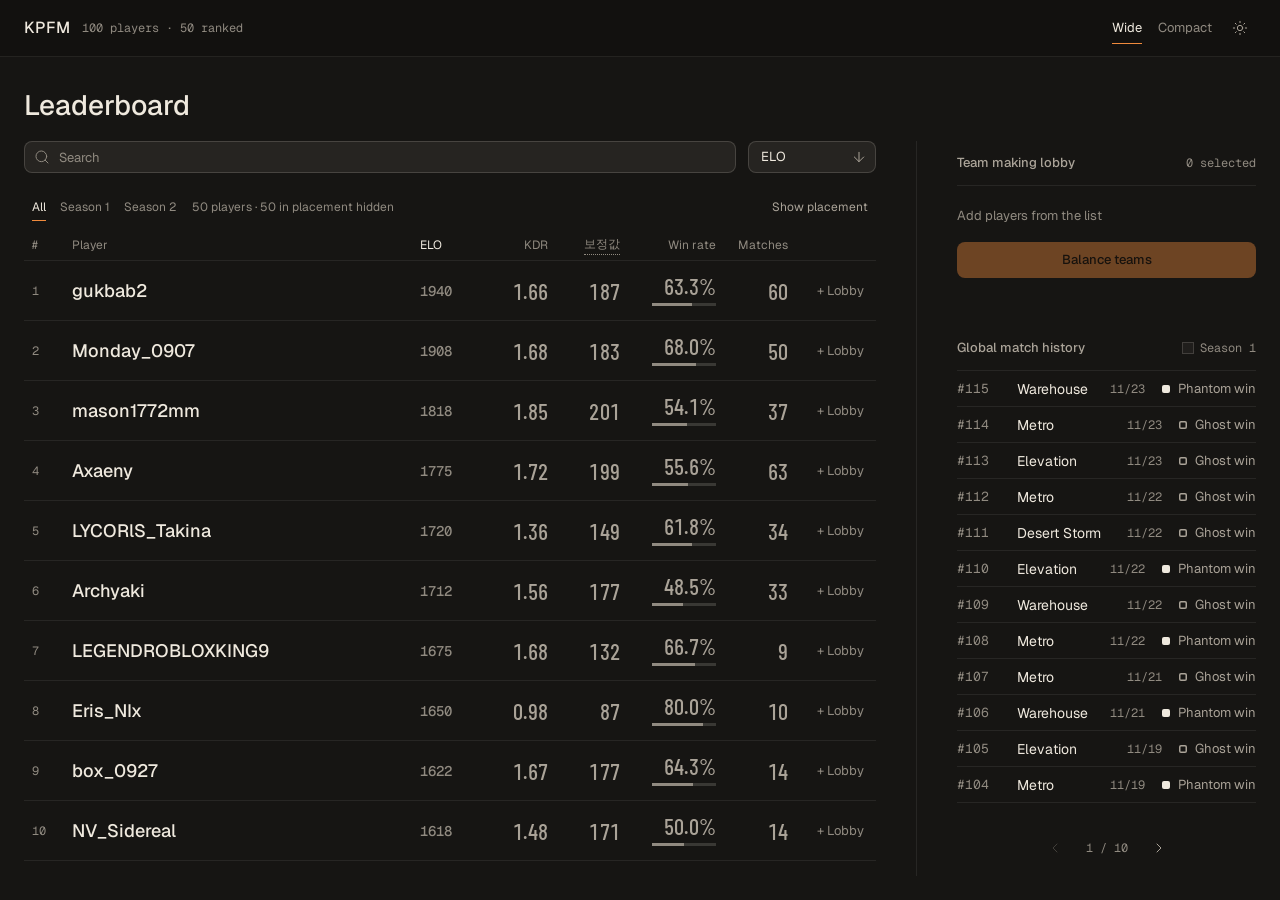
==== commit e0521855: "feat: 라운드별 날짜(rounds.csv) 추가, 기록과 상세 창에 표시 Co-Authored-By: Claude Sonnet 5.5 <noreply@anthropic.com>" ====
--- a/index.html
+++ b/index.html
@@ -9,8 +9,8 @@
     <link rel="preconnect" href="https://fonts.googleapis.com">
     <link rel="preconnect" href="https://fonts.gstatic.com" crossorigin>
     <link href="https://fonts.googleapis.com/css2?family=Barlow+Condensed:wght@500;600&family=Geist:wght@400;500&family=Geist+Mono:wght@400;500&display=swap" rel="stylesheet">
-    <link rel="stylesheet" href="ui.css?v=20261124">
-    <script src="ui.js?v=20261124"></script>
+    <link rel="stylesheet" href="ui.css?v=20261125">
+    <script src="ui.js?v=20261125"></script>
 
     <style>
         /* 앱 셸: 화면을 꽉 채우고 목록만 안에서 스크롤 */
@@ -374,7 +374,7 @@
 
         .round-row {
             display: grid;
-            grid-template-columns: 48px minmax(0, 1fr) auto;
+            grid-template-columns: 48px minmax(0, 1fr) 40px auto;
             column-gap: 12px;
             align-items: center;
             height: 36px;
@@ -390,6 +390,13 @@
 
         .round-row:hover {
             background: var(--raised);
+        }
+
+        .round-date {
+            font-family: var(--mono);
+            font-size: 12px;
+            color: var(--text-3);
+            font-variant-numeric: tabular-nums;
         }
 
         .round-id {
@@ -1269,6 +1276,7 @@
 
         let allMatches = [];
         let allAftercalc = [];
+        let roundDates = {};   // 라운드 -> YYYY-MM-DD (rounds.csv, 없는 라운드도 있다)
         let eloInfo = {};      // 닉네임(소문자) -> { elo, tier, total }  (ELO는 시즌과 무관하게 이어진다)
         let insightsAll = {};  // 전체 보정값
         let seasonAdj = {};    // 시즌별 보정값
@@ -1388,6 +1396,7 @@
             try {
                 // 보정값 (insight.csv가 없어도 나머지는 정상 동작)
                 const insightPromise = fetch(`insight.csv${timestamp}`).then(r => (r.ok ? r.text() : '')).catch(() => '');
+                const datesPromise = fetch(`rounds.csv${timestamp}`).then(r => (r.ok ? r.text() : '')).catch(() => '');
                 const seasonPromise = fetch(`seasoninsight.csv${timestamp}`).then(r => (r.ok ? r.text() : '')).catch(() => '');
                 const [matchResponse, lboardResponse, aftercalcResponse] = await Promise.all([
                     fetch(`match.csv${timestamp}`),
@@ -1420,6 +1429,7 @@
                 });
                 insightsAll = UI.parseInsights(await insightPromise);
                 seasonAdj = UI.parseSeasonInsights(await seasonPromise);
+                roundDates = UI.parseRoundDates(await datesPromise);
                 UI.mountSeasonTabs(document.getElementById('seasonTabs'), () => {
                     applySeason();
                     recalcAndRender();
@@ -1790,6 +1800,7 @@
                 row.innerHTML = `
                     <span class="round-id">#${r.round}</span>
                     <span class="round-map">${UI.esc(mapDisplayName(r.map))}</span>
+                    <span class="round-date" title="${roundDates[r.round] || ''}">${UI.dateShort(roundDates[r.round])}</span>
                     <span class="round-winner team"><i class="team-mark team-${team}"></i>${team === 1 ? 'Phantom' : 'Ghost'} win</span>
                 `;
                 container.appendChild(row);
@@ -1801,7 +1812,7 @@
         }
 
         function displayMatchDetails(round) {
-            document.getElementById('modalRoundTitle').textContent = `Round #${round}${UI.isKPT(round) ? ' · Season 1 (KPT scrim)' : ' · Season 2'}`;
+            document.getElementById('modalRoundTitle').textContent = `Round #${round}${roundDates[round] ? ' · ' + roundDates[round] : ''}${UI.isKPT(round) ? ' · Season 1 (KPT scrim)' : ' · Season 2'}`;
             UI.renderMatchDetails(round, allMatches, allAftercalc, document.querySelector('#matchDetails tbody'));
             document.getElementById('matchModal').classList.add('active');
         }
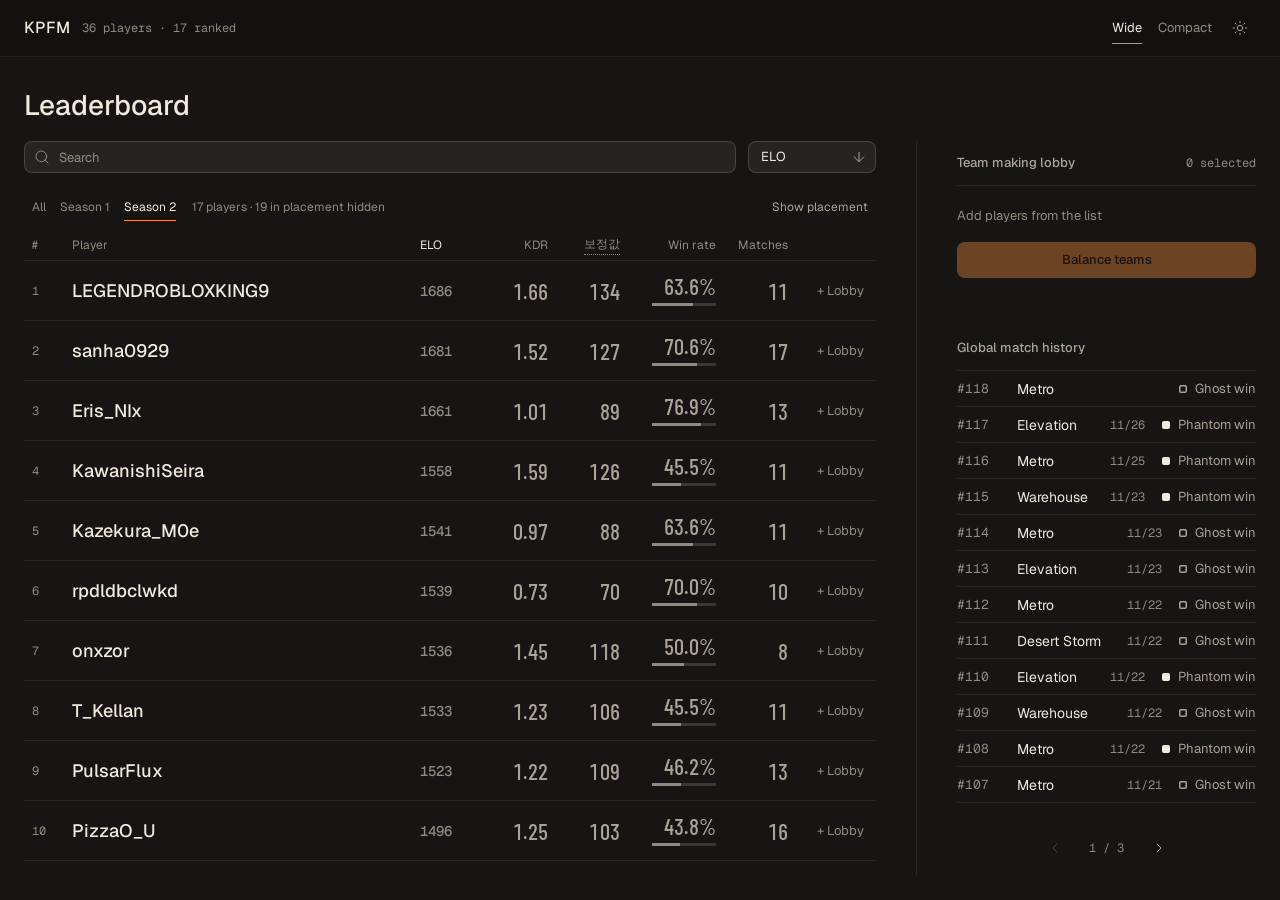
==== commit 41a2e109: "feat: ELO를 시즌별로 분리하고 All은 통산 기록으로 변경, 라운드 118 추가 - Season 1(1-92)과 Season 2(93+)의 ELO·티어·순위·보정값을 각각 " ====
--- a/index.html
+++ b/index.html
@@ -9,8 +9,8 @@
     <link rel="preconnect" href="https://fonts.googleapis.com">
     <link rel="preconnect" href="https://fonts.gstatic.com" crossorigin>
     <link href="https://fonts.googleapis.com/css2?family=Barlow+Condensed:wght@500;600&family=Geist:wght@400;500&family=Geist+Mono:wght@400;500&display=swap" rel="stylesheet">
-    <link rel="stylesheet" href="ui.css?v=20261125">
-    <script src="ui.js?v=20261125"></script>
+    <link rel="stylesheet" href="ui.css?v=20261127">
+    <script src="ui.js?v=20261127"></script>
 
     <style>
         /* 앱 셸: 화면을 꽉 채우고 목록만 안에서 스크롤 */
@@ -1101,6 +1101,54 @@
         [data-layout="compact"] .c-elo .num {
             font-size: 14px;
         }
+
+        /* ---- 전체 보기: 순위·티어·ELO·보정값 없이 통산 기록만 */
+        .c-kd {
+            font-family: var(--mono);
+            font-size: 13px;
+            line-height: 24px;
+            color: var(--text-3);
+            white-space: nowrap;
+            text-align: right;
+        }
+
+        .list-head [data-all-only],
+        .board[data-view="all"] .list-head [data-season-only] {
+            display: none;
+        }
+
+        .board[data-view="all"] .list-head [data-all-only] {
+            display: block;
+        }
+
+        [data-layout="wide"] .board[data-view="all"] .row,
+        [data-layout="wide"] .board[data-view="all"] .list-head {
+            grid-template-columns: minmax(0, 1fr) 140px 76px 100px 76px 84px;
+        }
+
+        @media (min-width: 1024px) and (max-width: 1319px) {
+
+            [data-layout="wide"] .board[data-view="all"] .row,
+            [data-layout="wide"] .board[data-view="all"] .list-head {
+                grid-template-columns: minmax(0, 1fr) 104px 64px 88px 64px 72px;
+            }
+        }
+
+        [data-layout="compact"] .c-kd {
+            text-align: left;
+        }
+
+        [data-layout="compact"] .board[data-view="all"] .row {
+            grid-template-columns: minmax(0, 1.5fr) repeat(3, minmax(0, 1fr));
+        }
+
+        [data-layout="compact"] .board[data-view="all"] .row-head {
+            grid-column: 1 / span 3;
+        }
+
+        [data-layout="compact"] .board[data-view="all"] .lobby-toggle {
+            grid-column: 4;
+        }
     </style>
 </head>
 
@@ -1113,7 +1161,7 @@
         <header class="topbar">
             <div class="wrap topbar-in">
                 <h1 class="wordmark">KPFM <span>Leaderboard</span></h1>
-                <span class="meta meta-stats"><span id="playerCount">0</span> players · <span id="rankedCount">0</span> ranked</span>
+                <span class="meta meta-stats"><span id="playerCount">0</span> players<span id="rankedMeta"> · <span id="rankedCount">0</span> ranked</span></span>
                 <div class="spacer"></div>
                 <div class="seg layout-toggle" role="group" aria-label="Layout">
                     <button type="button" data-layout-pref="wide" aria-pressed="true">Wide</button>
@@ -1169,12 +1217,13 @@
                 </div>
 
                 <div class="list-head">
-                    <span>#</span>
+                    <span data-season-only>#</span>
                     <span>Player</span>
-                    <span>Tier</span>
-                    <span data-k="elo">ELO</span>
+                    <span data-season-only>Tier</span>
+                    <span data-k="elo" data-season-only>ELO</span>
+                    <span class="r" data-all-only>Kills / deaths</span>
                     <span class="r" data-k="kdr">KDR</span>
-                    <span class="r" data-k="adj"><button type="button" class="adj" data-adj="" aria-haspopup="true">보정값</button></span>
+                    <span class="r" data-k="adj" data-season-only><button type="button" class="adj" data-adj="" aria-haspopup="true">보정값</button></span>
                     <span class="r" data-k="winrate">Win rate</span>
                     <span class="r" data-k="matches">Matches</span>
                     <span></span>
@@ -1215,7 +1264,7 @@
     <div class="modal" id="lobbyModal">
         <div class="modal-content" style="max-width: 520px;">
             <div class="modal-header">
-                <h2>Balanced squads</h2>
+                <h2 id="lobbyTitle">Balanced squads</h2>
                 <button class="icon-btn" id="closeLobbyModal" type="button" aria-label="Close" style="border-color: transparent; background: transparent;"></button>
             </div>
             <div class="modal-body" style="padding: 0;">
@@ -1275,11 +1324,14 @@
         const timestamp = `?timestamp=${Date.now()}`;
 
         let allMatches = [];
-        let allAftercalc = [];
         let roundDates = {};   // 라운드 -> YYYY-MM-DD (rounds.csv, 없는 라운드도 있다)
-        let eloInfo = {};      // 닉네임(소문자) -> { elo, tier, total }  (ELO는 시즌과 무관하게 이어진다)
-        let insightsAll = {};  // 전체 보정값
-        let seasonAdj = {};    // 시즌별 보정값
+        let seasonBoard = {};  // 시즌 -> 닉네임(소문자) -> { elo, tier, total }  (시즌마다 1500에서 새로 계산)
+        let seasonStats = {};  // 시즌 -> 닉네임(소문자) -> { adj }
+        let seasonCalc = [];   // 시즌별 라운드 ELO (경기 상세 창)
+        let allNames = [];     // 전체 선수 이름 (로비 검색은 시즌과 무관)
+        // 전체 보기는 순위표가 아니라 통산 기록이라 정렬을 따로 기억한다
+        let currentView = '';
+        const sortByView = { all: 'matches', season: 'elo' };
         let currentSort = 'elo';
         // 배치 제외 (기본 켜짐). 검색 중이거나 로비에 넣은 선수는 항상 보인다
         let hidePlacement = true;
@@ -1315,16 +1367,11 @@
 
             // 정렬 방향: 화살표를 누를 때마다 뒤집는다
             const dirBtn = document.getElementById('sortDirBtn');
-            const paintDir = () => {
-                dirBtn.innerHTML = UI.icon(sortDesc ? 'arrowDown' : 'arrowUp');
-                dirBtn.title = sortDesc ? 'High to low' : 'Low to high';
-                dirBtn.setAttribute('aria-label', sortDesc ? 'Sort descending' : 'Sort ascending');
-            };
-            paintDir();
+            syncSortUI();
             dirBtn.addEventListener('click', (e) => {
                 e.stopPropagation();
                 sortDesc = !sortDesc;
-                paintDir();
+                syncSortUI();
                 refreshLeaderboard();
             });
 
@@ -1343,14 +1390,12 @@
             optionsList.forEach(opt => {
                 opt.addEventListener('click', (e) => {
                     e.stopPropagation();
-                    customTrigger.querySelector('span').textContent = opt.getAttribute('data-short');
-                    optionsList.forEach(o => o.classList.remove('active'));
-                    opt.classList.add('active');
                     customOptions.style.display = 'none';
                     document.getElementById('customSortWrapper').classList.remove('open');
                     currentSort = opt.getAttribute('data-value');
+                    if (currentView) sortByView[currentView] = currentSort;
                     sortDesc = true;
-                    paintDir();
+                    syncSortUI();
                     refreshLeaderboard();
                 });
             });
@@ -1394,41 +1439,23 @@
             const shell = document.querySelector('.shell');
 
             try {
-                // 보정값 (insight.csv가 없어도 나머지는 정상 동작)
-                const insightPromise = fetch(`insight.csv${timestamp}`).then(r => (r.ok ? r.text() : '')).catch(() => '');
+                // 날짜와 보정값은 없어도 나머지는 정상 동작
                 const datesPromise = fetch(`rounds.csv${timestamp}`).then(r => (r.ok ? r.text() : '')).catch(() => '');
-                const seasonPromise = fetch(`seasoninsight.csv${timestamp}`).then(r => (r.ok ? r.text() : '')).catch(() => '');
-                const [matchResponse, lboardResponse, aftercalcResponse] = await Promise.all([
-                    fetch(`match.csv${timestamp}`),
-                    fetch(`lboard.csv${timestamp}`),
-                    fetch(`aftercalc.csv${timestamp}`)
-                ]);
-
-                const [matchText, lboardText, aftercalcText] = await Promise.all([
-                    matchResponse.text(),
-                    lboardResponse.text(),
-                    aftercalcResponse.text()
-                ]);
-
-                const parse = (text) => {
-                    const rows = text.trim().split('\n');
-                    const headers = rows[0].split(',').map(h => h.trim());
-                    return rows.slice(1).map(row => {
-                        const values = row.split(',').map(v => v.trim());
-                        return Object.fromEntries(headers.map((h, i) => [h, values[i]]));
-                    });
+                const insightPromise = fetch(`seasoninsight.csv${timestamp}`).then(r => (r.ok ? r.text() : '')).catch(() => '');
+                const load = async (name) => {
+                    const r = await fetch(`${name}${timestamp}`);
+                    if (!r.ok) throw new Error(`${name} ${r.status}`);
+                    return r.text();
                 };
-
-                allMatches = parse(matchText);
-                const leaderboard = parse(lboardText);
-                allAftercalc = parse(aftercalcText);
-
+                const [matchText, boardText, calcText] = await Promise.all(
+                    ['match.csv', 'seasonboard.csv', 'seasoncalc.csv'].map(load));
+
+                allMatches = UI.parseRows(matchText);
                 allMatches.reverse();
-                leaderboard.forEach(r => {
-                    eloInfo[r.Nickname.toLowerCase()] = { elo: parseInt(r.ELO) || 0, tier: r.Tier || 'Unranked', total: parseInt(r.Total) || 0 };
-                });
-                insightsAll = UI.parseInsights(await insightPromise);
-                seasonAdj = UI.parseSeasonInsights(await seasonPromise);
+                allNames = [...new Set(allMatches.map(m => m.Nickname).filter(Boolean))];
+                seasonBoard = UI.parseSeasonBoard(boardText);
+                seasonCalc = UI.parseRows(calcText);
+                seasonStats = UI.parseSeasonInsights(await insightPromise);
                 roundDates = UI.parseRoundDates(await datesPromise);
                 UI.mountSeasonTabs(document.getElementById('seasonTabs'), () => {
                     applySeason();
@@ -1497,40 +1524,60 @@
             renderLeaderboard(filteredData);
         }
 
-        // 고른 시즌의 경기만으로 KDR, 보정값, 승률, 매치 수를 다시 만든다. ELO와 티어는 시즌과 무관하다
+        // 정렬 선택 상자와 방향 화살표를 지금 상태에 맞춘다. 전체 보기에는 ELO와 보정값 정렬이 없다
+        function syncSortUI() {
+            document.querySelectorAll('#customSortOptions .custom-option').forEach(opt => {
+                const value = opt.getAttribute('data-value');
+                opt.style.display = currentView === 'all' && (value === 'elo' || value === 'adj') ? 'none' : '';
+                opt.classList.toggle('active', value === currentSort);
+                if (value === currentSort) document.querySelector('#customSortTrigger span').textContent = opt.getAttribute('data-short');
+            });
+            const dirBtn = document.getElementById('sortDirBtn');
+            dirBtn.innerHTML = UI.icon(sortDesc ? 'arrowDown' : 'arrowUp');
+            dirBtn.title = sortDesc ? 'High to low' : 'Low to high';
+            dirBtn.setAttribute('aria-label', sortDesc ? 'Sort descending' : 'Sort ascending');
+        }
+
+        // 고른 시즌의 경기만으로 목록을 다시 만든다. ELO·티어·보정값은 시즌 값이고, 전체 보기에는 없다
         function applySeason() {
             const season = UI.getSeason();
+            const isAll = season === 'all';
+            const view = isAll ? 'all' : 'season';
+            if (view !== currentView) {
+                currentView = view;
+                currentSort = sortByView[view];
+                sortDesc = true;
+            }
+            syncSortUI();
+            document.querySelector('.board').dataset.view = view;
+
             processMatches(allMatches.filter(m => UI.inSeason(m.Round, season)));
             leaderboardData.forEach(p => {
                 const key = p.nickname.toLowerCase();
-                const e = eloInfo[key];
+                const e = isAll ? null : (seasonBoard[season] || {})[key];
                 p.elo = e ? e.elo : 0;
                 p.tier = e ? e.tier : 'Unranked';
                 p.total = e ? e.total : p.matches;
-                if (season === 'all') {
-                    const ins = insightsAll[key];
-                    p.adj = ins ? parseFloat(ins.adj) : null;
-                } else {
-                    const v = (seasonAdj[season] || {})[key];
-                    p.adj = v == null || Number.isNaN(v) ? null : v;
-                }
+                const s = isAll ? null : (seasonStats[season] || {})[key];
+                p.adj = s && Number.isFinite(s.adj) ? s.adj : null;
             });
 
             leaderboardData.sort((a, b) => b.elo - a.elo);
 
-            // 순위는 6경기 이상인 선수만 (5경기 이하는 배치중). 시즌 보기에서는 그 시즌의 경기 수로 센다
+            // 순위는 6경기 이상인 선수만 (5경기 이하는 배치중). 그 시즌의 경기 수로 센다
             let rankCounter = 1;
             leaderboardData.forEach(p => {
                 p.rank = (p.matches > UI.PLACEMENT_GAMES && p.elo > 0) ? rankCounter++ : 'N/A';
             });
 
             const legend = document.getElementById('seasonLegend');
-            if (legend) legend.hidden = season !== 'all';
+            if (legend) legend.hidden = !isAll;
 
             refreshLeaderboard();
 
             document.getElementById('playerCount').innerText = leaderboardData.length;
             document.getElementById('rankedCount').innerText = leaderboardData.filter(p => p.rank !== 'N/A').length;
+            document.getElementById('rankedMeta').hidden = isAll;
         }
 
         function renderLeaderboard(data) {
@@ -1551,7 +1598,7 @@
                     const wrB = b.matches > 0 ? (b.wins / b.matches) : 0;
                     return dir * (wrB - wrA);
                 } else if (currentSort === 'matches') {
-                    return dir * ((b.matches || 0) - (a.matches || 0));
+                    return dir * ((b.matches || 0) - (a.matches || 0) || (b.kills + b.deaths) - (a.kills + a.deaths));
                 }
                 return dir * ((b.elo || 0) - (a.elo || 0));
             });
@@ -1599,17 +1646,21 @@
                 row.className = 'row' + (isInLobby ? ' in-lobby' : '');
                 row.onclick = () => UI.goToPlayer(player.nickname);
 
+                const isAll = currentView === 'all';
+                const nameHTML = `<span class="c-name">${UI.esc(player.nickname)}</span>`;
+                const headHTML = isAll ? nameHTML
+                    : `<span class="c-rank">${rankOf.get(player.nickname) ?? '–'}</span>${nameHTML}<span class="c-tier">${UI.tierHTML(player.tier, player.total)}</span>`;
+                const eloHTML = isAll
+                    ? `<div class="cell c-kd" data-label="K / D">${player.kills} / ${player.deaths}</div>`
+                    : `<div class="cell c-elo" data-label="ELO"><span class="num">${player.elo || 'N/A'}</span>${player.elo ? UI.rulerHTML(player.elo) : ''}</div>`;
+                const adjHTML = isAll ? ''
+                    : `<div class="cell c-adj num${placing(player) ? ' is-placement' : ''}" data-label="보정값"${placing(player) ? ' title="배치 중이라 참고용입니다"' : ''}>${player.adj == null ? '–' : UI.adjIndex(player.adj)}</div>`;
+
                 row.innerHTML = `
-                    <div class="row-head">
-                        <span class="c-rank">${rankOf.get(player.nickname) ?? '–'}</span>
-                        <span class="c-name">${UI.esc(player.nickname)}</span>
-                        <span class="c-tier">${UI.tierHTML(player.tier, player.total)}</span>
-                    </div>
-                    <div class="cell c-elo" data-label="ELO">
-                        <span class="num">${player.elo || 'N/A'}</span>${player.elo ? UI.rulerHTML(player.elo) : ''}
-                    </div>
+                    <div class="row-head">${headHTML}</div>
+                    ${eloHTML}
                     <div class="cell c-kdr num" data-label="KDR">${kdr}</div>
-                    <div class="cell c-adj num${player.matches <= UI.PLACEMENT_GAMES ? ' is-placement' : ''}" data-label="보정값"${player.matches <= UI.PLACEMENT_GAMES ? ' title="배치 중이라 참고용입니다"' : ''}>${player.adj == null ? '–' : UI.adjIndex(player.adj)}</div>
+                    ${adjHTML}
                     <div class="cell c-wr num" data-label="Win rate">${winRate}<i class="wr-bar" style="--w:${winPct}%"></i></div>
                     <div class="cell c-matches num" data-label="Matches">${player.matches}</div>
                 `;
@@ -1647,7 +1698,7 @@
             autocomplete.innerHTML = '';
 
             if (searchQuery.length > 0) {
-                const players = leaderboardData.filter(p => p.nickname.toLowerCase().includes(searchQuery));
+                const players = allNames.filter(n => n.toLowerCase().includes(searchQuery)).map(nickname => ({ nickname }));
                 if (players.length > 0) {
                     players.forEach(player => {
                         const item = document.createElement('div');
@@ -1708,8 +1759,11 @@
 
         // 팀 배정 (알고리즘은 그대로: ELO 내림차순으로 합이 작은 쪽에 한 명씩)
         function balanceTeams() {
+            const season = UI.getSeason() === 'all' ? UI.LATEST_SEASON : UI.getSeason();
+            document.getElementById('lobbyTitle').textContent = `Balanced squads · ${UI.seasonLabel(season)} ELO`;
             const players = Array.from(selectedUsers).map(nickname => {
-                return leaderboardData.find(p => p.nickname === nickname) || { nickname, elo: 1000 };
+                const e = (seasonBoard[season] || {})[nickname.toLowerCase()];
+                return { nickname, elo: e ? e.elo : 1500 };
             });
 
             players.sort((a, b) => (b.elo || 0) - (a.elo || 0));
@@ -1720,7 +1774,7 @@
             let sum2 = 0;
 
             players.forEach(p => {
-                const elo = p.elo || 1000;
+                const elo = p.elo;
                 if (sum1 <= sum2) {
                     team1.push(p);
                     sum1 += elo;
@@ -1813,7 +1867,7 @@
 
         function displayMatchDetails(round) {
             document.getElementById('modalRoundTitle').textContent = `Round #${round}${roundDates[round] ? ' · ' + roundDates[round] : ''}${UI.isKPT(round) ? ' · Season 1 (KPT scrim)' : ' · Season 2'}`;
-            UI.renderMatchDetails(round, allMatches, allAftercalc, document.querySelector('#matchDetails tbody'));
+            UI.renderMatchDetails(round, allMatches, seasonCalc, document.querySelector('#matchDetails tbody'), UI.getSeason() !== 'all');
             document.getElementById('matchModal').classList.add('active');
         }
 
--- a/ui.css
+++ b/ui.css
@@ -469,6 +469,11 @@
     gap: 6px;
 }
 
+.seg button:disabled {
+    opacity: 0.4;
+    cursor: default;
+}
+
 .kpt-legend[hidden] {
     display: none;
 }
@@ -616,6 +621,16 @@
 #matchDetails .mvp {
     color: var(--accent-ink);
     font-weight: 500;
+}
+
+/* 전체 보기: ELO 열 감춤 (4번째, 8번째 칸) */
+#matchDetails.no-elo th:nth-child(4n),
+#matchDetails.no-elo td:nth-child(4n) {
+    display: none;
+}
+
+#matchDetails.no-elo {
+    min-width: 0;
 }
 
 /* 좁은 화면에서 쌓은 보기 (ui.js가 .stacked를 붙인다) */
